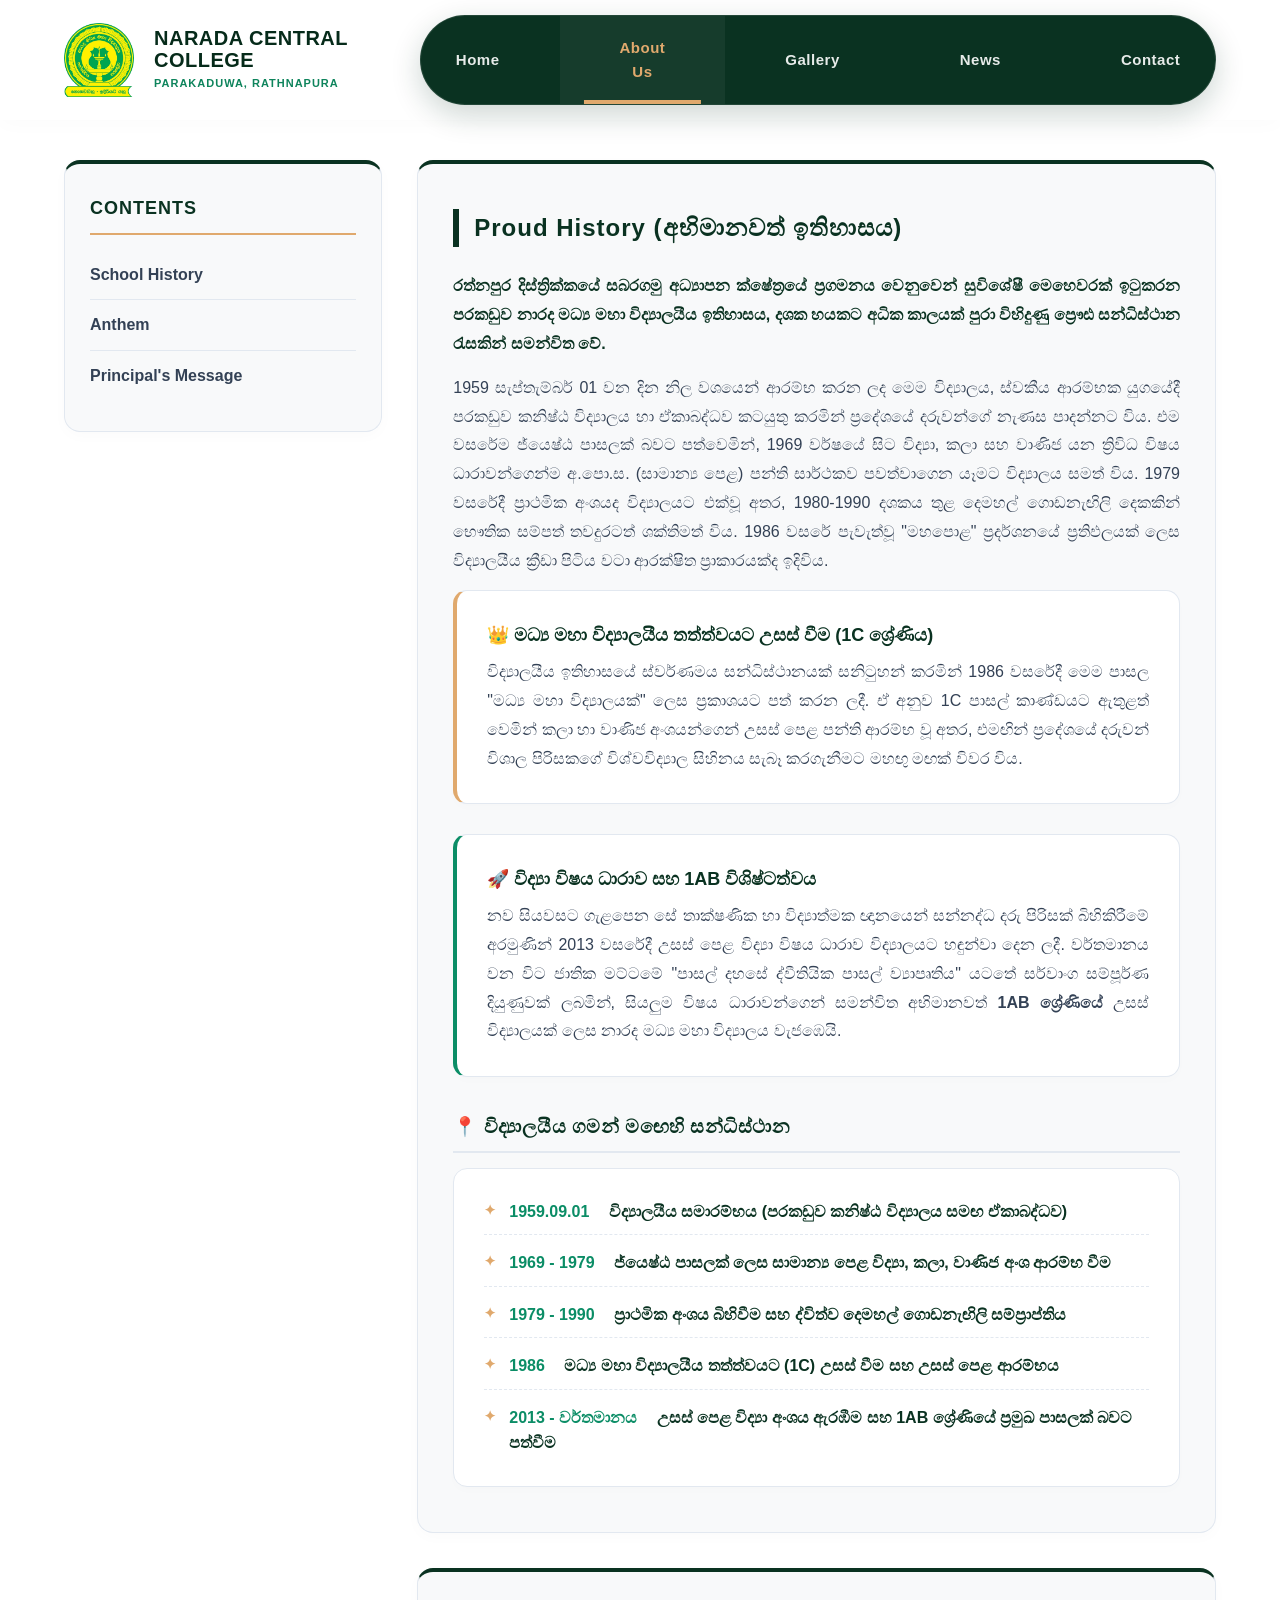
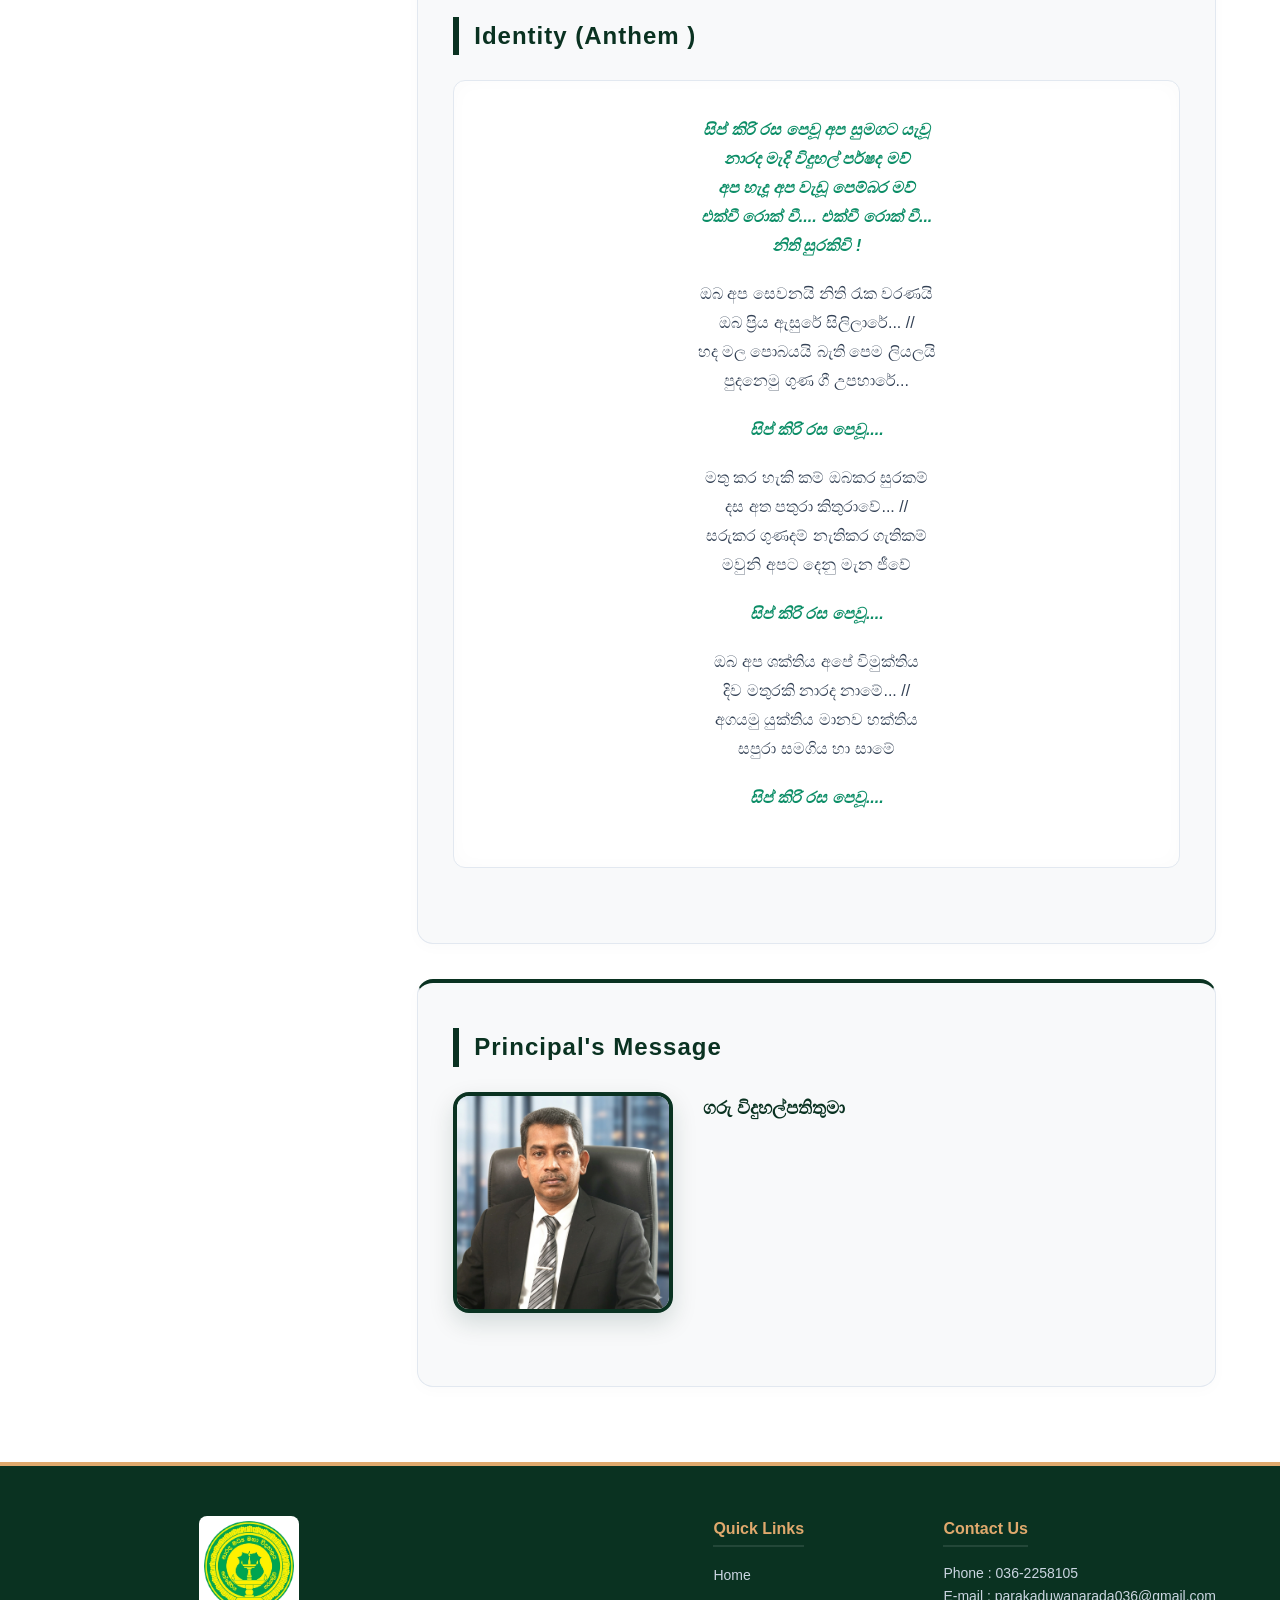
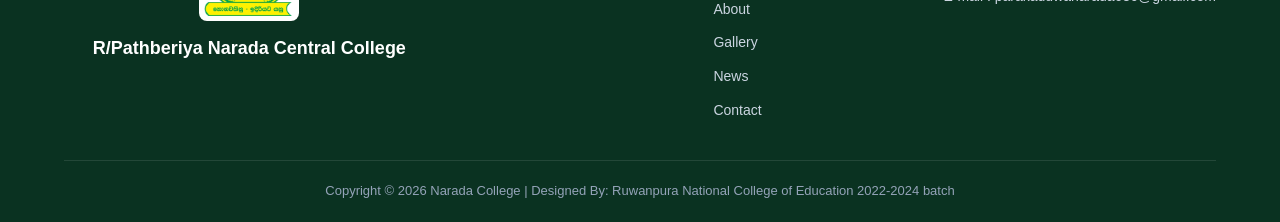
==== Narada Central College/about us.html @ 9df379e1 "Update about us.html" ====
<!DOCTYPE html>
<html lang="en">
<head>
    <meta charset="UTF-8">
    <meta name="viewport" content="width=device-width, initial-scale=1.0">
    <title>About Us - NARADA CENTRAL COLLEGE</title>
    <link rel="stylesheet" type="text/css" href="aboutstyle.css">
</head>
<body>

    <!-- Header Section Configured perfectly to match edited-image.png -->
    <header>
        <div class="brand-container">
            <img src="NCC LOGO/log.png" alt="School Logo" class="logo"> 
            <div class="school-name">
               <h2>NARADA CENTRAL COLLEGE</h2>
               <p>PARAKADUWA, RATHNAPURA</p>
            </div>
        </div>

        <div class="menu-toggle">
            <span></span>
            <span></span>
            <span></span>
        </div>

        <!-- Premium Capsule Navigation Bar (Right Side Aligned) -->
        <nav>
            <a href="index.html">Home</a>
            <a href="about us.html" class="active">About Us</a>
            <a href="gallery.html">Gallery</a>
            <a href="news.html">News</a>
            <a href="contact.html">Contact</a>
        </nav>
    </header>

    <!-- Main Dynamic Layout Wrapper -->
    <div class="content-wrapper">
        
        <!-- Sidebar Quick Links -->
        <aside class="index-sidebar">
            <h3>CONTENTS</h3>
            <ul>
                <li><a href="#history">School History</a></li>
                <li><a href="#identity">Anthem </a></li>
                <li><a href="#principal">Principal's Message</a></li>
               
            </ul>
        </aside>

        <!-- Main Content Core -->
        <div class="details-area">
            
            <!-- 1. School History Section -->
            <section id="history">
                <h2>Proud History (අභිමානවත් ඉතිහාසය)</h2>
                <p style="text-align: justify; font-weight: 600; color: var(--primary);">
                    රත්නපුර දිස්ත්‍රික්කයේ සබරගමු අධ්‍යාපන ක්ෂේත්‍රයේ ප්‍රගමනය වෙනුවෙන් සුවිශේෂී මෙහෙවරක් ඉටුකරන පරකඩුව නාරද මධ්‍ය මහා විද්‍යාලයීය ඉතිහාසය, දශක හයකට අධික කාලයක් පුරා විහිදුණු ප්‍රෞඪ සන්ධිස්ථාන රැසකින් සමන්විත වේ.
                </p>
                <p style="text-align: justify;">
                    1959 සැප්තැම්බර් 01 වන දින නිල වශයෙන් ආරම්භ කරන ලද මෙම විද්‍යාලය, ස්වකීය ආරම්භක යුගයේදී පරකඩුව කනිෂ්ඨ විද්‍යාලය හා ඒකාබද්ධව කටයුතු කරමින් ප්‍රදේශයේ දරුවන්ගේ නැණස පාදන්නට විය. එම වසරේම ජ්‍යෙෂ්ඨ පාසලක් බවට පත්වෙමින්, 1969 වර්ෂයේ සිට විද්‍යා, කලා සහ වාණිජ යන ත්‍රිවිධ විෂය ධාරාවන්ගෙන්ම අ.පො.ස. (සාමාන්‍ය  පෙළ) පන්ති සාර්ථකව පවත්වාගෙන යෑමට විද්‍යාලය සමත් විය. 1979 වසරේදී ප්‍රාථමික අංශයද විද්‍යාලයට එක්වූ අතර, 1980-1990 දශකය තුළ දෙමහල් ගොඩනැඟිලි දෙකකින් භෞතික සම්පත් තවදුරටත් ශක්තිමත් විය. 1986 වසරේ පැවැත්වූ "මහපොළ" ප්‍රදර්ශනයේ ප්‍රතිඵලයක් ලෙස විද්‍යාලයීය ක්‍රීඩා පිටිය වටා ආරක්ෂිත ප්‍රාකාරයක්ද ඉදිවිය.
                </p>
                
                <div class="management-box" style="margin-bottom: 30px; background-color: #ffffff; border-left: 4px solid var(--accent);">
                    <h3 style="color: var(--primary); font-weight: bold; font-size: 18px; margin-bottom: 8px;">👑 මධ්‍ය මහා විද්‍යාලයීය තත්ත්වයට උසස් වීම (1C ශ්‍රේණිය)</h3>
                    <p style="text-align: justify; margin-bottom: 0;">
                        විද්‍යාලයීය ඉතිහාසයේ ස්වර්ණමය සන්ධිස්ථානයක් සනිටුහන් කරමින් 1986 වසරේදී මෙම පාසල "මධ්‍ය මහා විද්‍යාලයක්" ලෙස ප්‍රකාශයට පත් කරන ලදී. ඒ අනුව 1C පාසල් කාණ්ඩයට ඇතුළත් වෙමින් කලා හා වාණිජ අංශයන්ගෙන් උසස් පෙළ පන්ති ආරම්භ වූ අතර, එමඟින් ප්‍රදේශයේ දරුවන් විශාල පිරිසකගේ විශ්වවිද්‍යාල සිහිනය සැබෑ කරගැනීමට මහඟු මඟක් විවර විය.
                    </p>
                </div>

                <div class="management-box" style="background-color: #ffffff; border-left: 4px solid var(--primary-light); margin-bottom: 35px;">
                    <h3 style="color: var(--primary); font-weight: bold; font-size: 18px; margin-bottom: 8px;">🚀 විද්‍යා විෂය ධාරාව සහ 1AB විශිෂ්ටත්වය</h3>
                    <p style="text-align: justify; margin-bottom: 0;">
                        නව සියවසට ගැළපෙන සේ තාක්ෂණික හා විද්‍යාත්මක ඥානයෙන් සන්නද්ධ දරු පිරිසක් බිහිකිරීමේ අරමුණින් 2013 වසරේදී උසස් පෙළ විද්‍යා විෂය ධාරාව විද්‍යාලයට හඳුන්වා දෙන ලදී. වර්තමානය වන විට ජාතික මට්ටමේ "පාසල් දහසේ ද්වීතියික පාසල් ව්‍යාපෘතිය" යටතේ සර්වාංග සම්පූර්ණ දියුණුවක් ලබමින්, සියලුම විෂය ධාරාවන්ගෙන් සමන්විත අභිමානවත් <strong>1AB ශ්‍රේණියේ</strong> උසස් විද්‍යාලයක් ලෙස නාරද මධ්‍ය මහා විද්‍යාලය වැජඹෙයි.
                    </p>
                </div>

                <!-- History Timeline Layout -->
                <h3 style="color: var(--primary); font-size: 19px; margin: 35px 0 15px 0; font-weight: 700; letter-spacing: 0.5px; border-bottom: 2px solid #e2e8f0; padding-bottom: 8px;">📍 විද්‍යාලයීය ගමන් මඟෙහි සන්ධිස්ථාන</h3>
                <div class="management-box">
                    <ul>
                        <li><strong style="color: var(--primary-light); margin-right: 15px;">1959.09.01</strong> විද්‍යාලයීය සමාරම්භය (පරකඩුව කනිෂ්ඨ විද්‍යාලය සමඟ ඒකාබද්ධව)</li>
                        <li><strong style="color: var(--primary-light); margin-right: 15px;">1969 - 1979</strong> ජ්‍යෙෂ්ඨ පාසලක් ලෙස සාමාන්‍ය  පෙළ විද්‍යා, කලා, වාණිජ අංශ ආරම්භ වීම</li>
                        <li><strong style="color: var(--primary-light); margin-right: 15px;">1979 - 1990</strong> ප්‍රාථමික අංශය බිහිවීම සහ ද්විත්ව දෙමහල් ගොඩනැඟිලි සම්ප්‍රාප්තිය</li>
                        <li><strong style="color: var(--primary-light); margin-right: 15px;">1986</strong> මධ්‍ය මහා විද්‍යාලයීය තත්ත්වයට (1C) උසස් වීම සහ උසස් පෙළ ආරම්භය</li>
                        <li><strong style="color: var(--primary-light); margin-right: 15px;">2013 - වර්තමානය</strong> උසස් පෙළ විද්‍යා අංශය ඇරඹීම සහ 1AB ශ්‍රේණියේ ප්‍රමුඛ පාසලක් බවට පත්වීම</li>
                    </ul>
                </div>
            </section>

            <!-- 2. Anthem & Uniform Section -->
            <section id="identity">
                <h2>Identity (Anthem )</h2>
                
                <div class="anthem-container">
                    <div class="anthem-text">
                        <p class="anthem-chorus">සිප් කිරි රස පෙවූ අප සුමගට යැවූ<br>නාරද මැදි විදුහල් පර්ෂද මව්<br>අප හැදූ අප වැඩූ පෙම්බර මව්<br>එක්වී රොක් වී.... එක්වී රොක් වී...<br>නිති සුරකිවි !</p>
                        <p>ඔබ අප සෙවනයි නිති රැක වරණයි<br>ඔබ ප්‍රිය ඇසුරේ සිලිලාරේ... //<br>හද මල පොබයයි බැති පෙම ලියලයි<br>පුදනෙමු ගුණ ගී උපහාරේ...</p>
                        <p class="anthem-chorus">සිප් කිරි රස පෙවූ....</p>
                        <p>මතු කර හැකි කම් ඔබකර සුරකම්<br>දස අත පතුරා කිතුරාවේ... //<br>සරුකර ගුණදම් නැතිකර ගැතිකම්<br>මවුනි අපට දෙනු මැන ජීවේ</p>
                        <p class="anthem-chorus">සිප් කිරි රස පෙවූ....</p>
                        <p>ඔබ අප ශක්තිය අපේ විමුක්තිය<br>දිව මතුරකි නාරද නාමේ... //<br>අගයමු යුක්තිය මානව හක්තිය<br>සපුරා සමගිය හා සාමේ</p>
                        <p class="anthem-chorus">සිප් කිරි රස පෙවූ....</p>
                    </div>
                </div>
                    
            </section>

            <!-- 3. Principal's Message Section -->
            <section id="principal" class="principal-msg">
                <h2>Principal's Message</h2>
                <div class="principal-img-container">
                    <img src="images/principal.png" alt="Principal">
                </div>
                <p><strong>ගරු විදුහල්පතිතුමා</strong></p>
                <p style="text-align: justify;">   </p>
            </section>

            
        </div>
    </div>

       <footer class="footer">
    <div class="footer-container">
        
        <!-- වම් පැත්තේ ලාංඡනය සහ නම -->
        <div class="footer-col brand-col">
            <img src="NCC LOGO/log.png" alt="Narada College Logo" class="footer-logo">
            <div class="brand-text">
                <h2>R/Pathberiya Narada Central College</h2>
            </div>
        </div>

        <!-- දකුණු පැත්තෙන් Quick Links සහ Contact Us -->
        <div class="footer-links-wrapper">
            <!-- Quick Links -->
            <div class="footer-col">
                <h3>Quick Links</h3>
                <ul>
                    <li><a href="index.html">Home</a></li>
                    <li><a href="about us.html">About</a></li>
                     <li><a href="Gallery.html">Gallery</a></li>
                    <li><a href="news.html">News</a></li>
                    <li><a href="contact.html">Contact</a></li>
                </ul>
            </div>

            <!-- Contact Us & Follow Us -->
            <div class="footer-col">
                <h3>Contact Us</h3>
                <p>Phone : 036-2258105 </p>
                <p> E-mail  : parakaduwanarada036@gmail.com </p>
                </div>
            </div>
        </div>

    </div>
    
    <!-- Footer Bottom Bar -->
    <div class="footer-bottom">
        <p>Copyright © 2026 Narada College | Designed By: Ruwanpura National College of Education 2022-2024 batch</p>
    </div>
</footer>

        <script>
            const menuToggle = document.querySelector('.menu-toggle');
            const nav = document.querySelector('header nav');

            menuToggle.addEventListener('click', () => {
                menuToggle.classList.toggle('active');
                nav.classList.toggle('active');
            });
        </script>
</body>
</html>
---- Narada Central College/aboutstyle.css ----
/* Premium Emerald Green & Gold Palette Integrated */
:root {
    --primary: #0a3221;       /* Deep Emerald Green */
    --primary-dark: #051d13;  /* Extra Dark Green for Nav Bag */
    --primary-light: #0b8d66; /* Mid Emerald Green */
    --accent: #e0a96d;        /* Soft Luxury Gold */
    --background: #ffffff;    /* Pure White */
    --card-sub-bg: #f8f9fa;   /* Light Gray for Contrast */
    --text-main: #334155;     /* Slate Dark Text */
    --text-muted: #616e7d;    /* Slate Muted Text */
    --footer-bg: #012412;     /* Extra Dark Green for Footer */
}

* { 
    box-sizing: border-box; 
    margin: 0;
    padding: 0;
    transition: all 0.3s cubic-bezier(0.4, 0, 0.2, 1);
}

html {
    scroll-behavior: smooth;
}

body {
    font-family: 'Segoe UI', Tahoma, Geneva, Verdana, sans-serif;
    background-color: var(--background);
    color: var(--primary);
    overflow-x: hidden;
    line-height: 1.6;
}

/* --- Custom Header --- */
header {
    display: flex;
    align-items: center;
    justify-content: space-between; 
    padding: 15px 5%;
    background-color: #ffffff;
    position: sticky;
    top: 0;
    z-index: 1010;
    box-shadow: 0 4px 20px rgba(0, 0, 0, 0.02);
}

.brand-container {
    display: flex;
    align-items: center;
}

.logo {
    width: 70px;
    height: auto;
    cursor: pointer;
}

.school-name {
    margin-left: 20px;
}

.school-name h2 {
    font-size: 20px; 
    color: #062b1a; 
    font-weight: 800;
    letter-spacing: 0.5px;
    line-height: 1.1;
}

.school-name p {
    font-size: 11px;
    color: #0e845c;
    font-weight: 600;
    letter-spacing: 1px;
    margin-top: 4px;
    text-transform: uppercase;
}

/* Navigation Bar Capsule */
nav {
    background: var(--primary);
    display: flex;
    justify-content: center;
    align-items: center;
    border-radius: 50px; 
    box-shadow: 0 10px 30px rgba(10, 50, 33, 0.2); 
    border: 1px solid rgba(255, 255, 255, 0.1);
    overflow: hidden;
}

nav a {
    color: rgba(255, 255, 255, 0.9);
    text-align: center;
    padding: 20px 60px;
    text-decoration: none;
    font-size: 15px;
    font-weight: 600;
    letter-spacing: 0.5px;
    position: relative;
}

nav a::after {
    content: '';
    position: absolute;
    bottom: 0;
    left: 50%;
    width: 0;
    height: 4px;
    background-color: var(--accent);
    transform: translateX(-50%);
    transition: width 0.3s ease;
}

nav a:hover, nav a.active {
    color: var(--accent);
    background-color: rgba(255, 255, 255, 0.05);
}   

nav a:hover::after, nav a.active::after {
    width: 70%;
}

/* Modern Main Layout Container */
.content-wrapper { 
    max-width: 1300px; 
    margin: 40px auto; 
    display: flex; 
    flex-direction: row; 
    gap: 35px;
    padding: 0 5%; 
}

/* Sidebar Quick Navigation */
.index-sidebar { 
    flex: 1; 
    min-width: 280px; 
    background: var(--card-sub-bg); 
    padding: 30px 25px; 
    border-radius: 16px; 
    border: 1px solid #e2e8f0; 
    border-top: 4px solid var(--primary);
    height: fit-content; 
    position: sticky; 
    top: 140px; 
    box-shadow: 0 4px 15px rgba(0,0,0,0.02);
}

.index-sidebar:hover {
    box-shadow: 0 15px 35px rgba(10, 50, 33, 0.08);
    border-top-color: var(--accent);
}

.index-sidebar h3 { 
    color: var(--primary); 
    font-size: 18px;
    font-weight: 700;
    letter-spacing: 1px;
    border-bottom: 2px solid var(--accent); 
    padding-bottom: 10px; 
    margin-bottom: 15px;
}

.index-sidebar ul { list-style: none; }

.index-sidebar ul li { 
    padding: 12px 0; 
    border-bottom: 1px solid #e2e8f0; 
}

.index-sidebar ul li:last-child { border-bottom: none; }

.index-sidebar ul li a { 
    text-decoration: none; 
    color: var(--text-main); 
    font-weight: 600; 
    display: block; 
}

.index-sidebar ul li a:hover {
    color: var(--primary-light);
    transform: translateX(8px);
}

/* Details Section */
.details-area { flex: 3; }

section { 
    background: var(--card-sub-bg); 
    padding: 45px 35px; 
    margin-bottom: 35px; 
    border-radius: 16px; 
    border: 1px solid #e2e8f0; 
    border-top: 4px solid var(--primary);
    box-shadow: 0 4px 15px rgba(0,0,0,0.02);
}

section:hover {
    transform: translateY(-5px);
    background: #ffffff;
    box-shadow: 0 20px 40px rgba(10, 50, 33, 0.08);
    border-top-color: var(--accent);
}

section h2 { 
    color: var(--primary); 
    font-size: 24px;
    font-weight: 700;
    letter-spacing: 1px;
    border-left: 6px solid var(--primary); 
    padding-left: 15px; 
    margin-bottom: 25px; 
}

section h3 {
    color: var(--primary);
    font-size: 18px;
    font-weight: 600;
    margin-bottom: 15px;
}

section p {
    color: var(--text-main);
    font-size: 16px;
    line-height: 1.8;
    margin-bottom: 15px;
}

/* Anthem Box */
.anthem-container {
    text-align: center;
    margin-bottom: 30px;
    padding: 35px 20px;
    background: #ffffff;
    border-radius: 12px;
    border: 1px solid #e2e8f0;
    box-shadow: inset 0 0 20px rgba(10, 50, 33, 0.02);
}

.anthem-text p {
    margin-bottom: 20px;
    font-size: 16px;
    color: var(--text-main);
    font-weight: 500;
}

.anthem-text p.anthem-chorus {
    font-weight: 700;
    color: var(--primary-light);
    font-style: italic;
}

/* Principal Feature Box Layout */
.principal-msg { overflow: hidden; }

.principal-img-container {
    width: 220px;
    float: left;
    margin: 0 30px 20px 0;
}

.principal-img-container img {
    width: 100%;
    border-radius: 16px;
    border: 4px solid var(--primary);
    box-shadow: 0 10px 25px rgba(10, 50, 33, 0.15);
}

.principal-msg p strong {
    color: var(--primary);
    font-size: 18px;
    display: inline-block;
    margin-bottom: 5px;
}

/* Grid Framework for Cards */
.grid-layout { 
    display: grid; 
    grid-template-columns: repeat(auto-fit, minmax(260px, 1fr)); 
    gap: 25px; 
    margin-top: 25px;
}

.card-box { 
    background: #ffffff; 
    padding: 30px 20px; 
    border-radius: 14px; 
    text-align: center; 
    border: 1px solid #e2e8f0; 
    box-shadow: 0 4px 10px rgba(0,0,0,0.02);
}

.card-box:hover {
    border-color: var(--accent);
    transform: translateY(-3px);
    box-shadow: 0 12px 30px rgba(10, 50, 33, 0.06);
}

.card-box img { 
    width: 100%; 
    height: 190px; 
    object-fit: cover; 
    border-radius: 10px; 
    margin-bottom: 15px; 
    box-shadow: 0 4px 12px rgba(0,0,0,0.05);
    border: 2px solid transparent;
}

.card-box:hover img {
    border-color: var(--accent);
}

.card-box h4 {
    color: var(--primary);
    font-size: 18px;
    margin-bottom: 10px;
    font-weight: 700;
}

/* Circular Vice Principal Box */
.vp-box img { 
    width: 140px; 
    height: 140px; 
    border-radius: 50%; 
    border: 4px solid var(--primary); 
    object-fit: cover;
    margin: 0 auto 15px auto;
}

.vp-box:hover img {
    border-color: var(--accent);
    transform: rotate(3deg);
}

/* Management Layout Box */
.management-box { 
    background: #ffffff; 
    padding: 30px; 
    border-radius: 14px; 
    border: 1px solid #e2e8f0;
    box-shadow: 0 4px 10px rgba(0,0,0,0.01);
}

.management-box ul {
    list-style: none;
}

.management-box ul li { 
    position: relative;
    padding-left: 25px;
    margin-bottom: 15px; 
    font-weight: 600; 
    color: var(--primary); 
    font-size: 16px;
    border-bottom: 1px dashed #e2e8f0;
    padding-bottom: 10px;
}

.management-box ul li::before {
    content: '✦';
    position: absolute;
    left: 0;
    color: var(--accent);
    font-size: 14px;
}

.management-box ul li:last-child {
    border-bottom: none;
    margin-bottom: 0;
    padding-bottom: 0;
}

/* --- Footer Styles --- */
footer {
    background-color: var(--primary); 
    color: #ffffff;
    padding: 50px 5% 20px 5%;
    border-top: 4px solid var(--accent); 
    font-family: 'Segoe UI', Tahoma, Geneva, Verdana, sans-serif;
}

.footer-container {
    display: flex;
    justify-content: space-between;
    align-items: flex-start;
    flex-wrap: wrap;
    max-width: 1200px;
    margin: 0 auto;
    gap: 40px;
    padding-bottom: 30px;
}

/* Brand & Logo Section */
.footer-col.brand-col {
    display: flex;
    flex-direction: column;
    align-items: center;
    gap: 15px;
    flex: 1;
    min-width: 250px;
}

.footer-logo {
    width: 100px !important; 
    height: auto !important;
    max-width: 100px !important;
    background: #ffffff;
    padding: 5px;
    border-radius: 8px;
    object-fit: contain;
}

.brand-text h2 {
    font-size: 18px;
    font-weight: 700;
    color: #ffffff;
    margin: 0;
    line-height: 1.4;
}

.footer-links-wrapper {
    display: flex;
    gap: 50px;
    flex-wrap: wrap;
    flex: 2;
    justify-content: flex-end;
}

.footer-col {
    min-width: 180px;
}

.footer-col h3 {
    font-size: 16px;
    color: var(--accent);
    margin-bottom: 15px;
    font-weight: 600;
    border-bottom: 2px solid rgba(255, 255, 255, 0.1);
    display: inline-block;
    padding-bottom: 4px;
}

.footer-col ul {
    list-style: none;
    padding: 0;
    margin: 0;
}

.footer-col ul li {
    margin-bottom: 8px;
}

.footer-col ul li a, 
.footer-col p {
    color: #cbd5e1;
    text-decoration: none;
    font-size: 14px;
    transition: color 0.3s;
}

.footer-col ul li a:hover {
    color: var(--accent);
    text-decoration: underline;
}

.social-icons {
    display: flex;
    gap: 12px;
    margin-top: 10px;
}

.social-icons a {
    display: flex;
    justify-content: center;
    align-items: center;
    width: 35px;
    height: 35px;
    background: rgba(255, 255, 255, 0.1);
    color: white;
    border-radius: 50%;
    font-size: 16px;
    text-decoration: none;
    transition: background 0.3s, color 0.3s;
}

.social-icons a:hover {
    background: var(--accent);
    color: var(--primary);
}

.footer-bottom {
    text-align: center;
    border-top: 1px solid rgba(255, 255, 255, 0.1);
    padding-top: 20px;
    font-size: 13px;
    color: #94a3b8;
}

/* --- Mobile Responsive Styles --- */
@media screen and (max-width: 768px) {
    header {
        position: relative;
        display: flex;
        justify-content: space-between;
        align-items: center;
        padding: 10px 20px;
    }

    .menu-toggle {
        display: flex;
        flex-direction: column;
        justify-content: space-between;
        width: 30px;
        height: 21px;
        cursor: pointer;
        z-index: 1000;
    }

    .menu-toggle span {
        display: block;
        height: 3px;
        width: 100%;
        background-color: var(--primary, #000);
        border-radius: 3px;
        transition: all 0.3s ease-in-out;
    }

    header nav {
        position: absolute;
        top: 100%;
        left: 0;
        width: 100%;
        background-color: #ffffff;
        display: flex;
        flex-direction: column;
        align-items: center;
        padding: 20px 0;
        box-shadow: 0px 10px 15px rgba(0, 0, 0, 0.1);
        max-height: 0;
        overflow: hidden;
        opacity: 0;
        transition: all 0.4s ease;
    }

    header nav.active {
        max-height: 350px;
        opacity: 1;
    }

    header nav a {
        padding: 12px 0;
        width: 100%;
        text-align: center;
        display: block;
    }

    .menu-toggle.active span:nth-child(1) {
        transform: translateY(9px) rotate(45deg);
    }

    .menu-toggle.active span:nth-child(2) {
        opacity: 0;
    }

    .menu-toggle.active span:nth-child(3) {
        transform: translateY(-9px) rotate(-45deg);
    }

    .footer-container {
        flex-direction: column;
        align-items: center;
        text-align: center;
    }

    .footer-col.brand-col {
        flex-direction: column;
        align-items: center;
    }

    .footer-links-wrapper {
        justify-content: center;
        gap: 30px;
        width: 100%;
    }
}
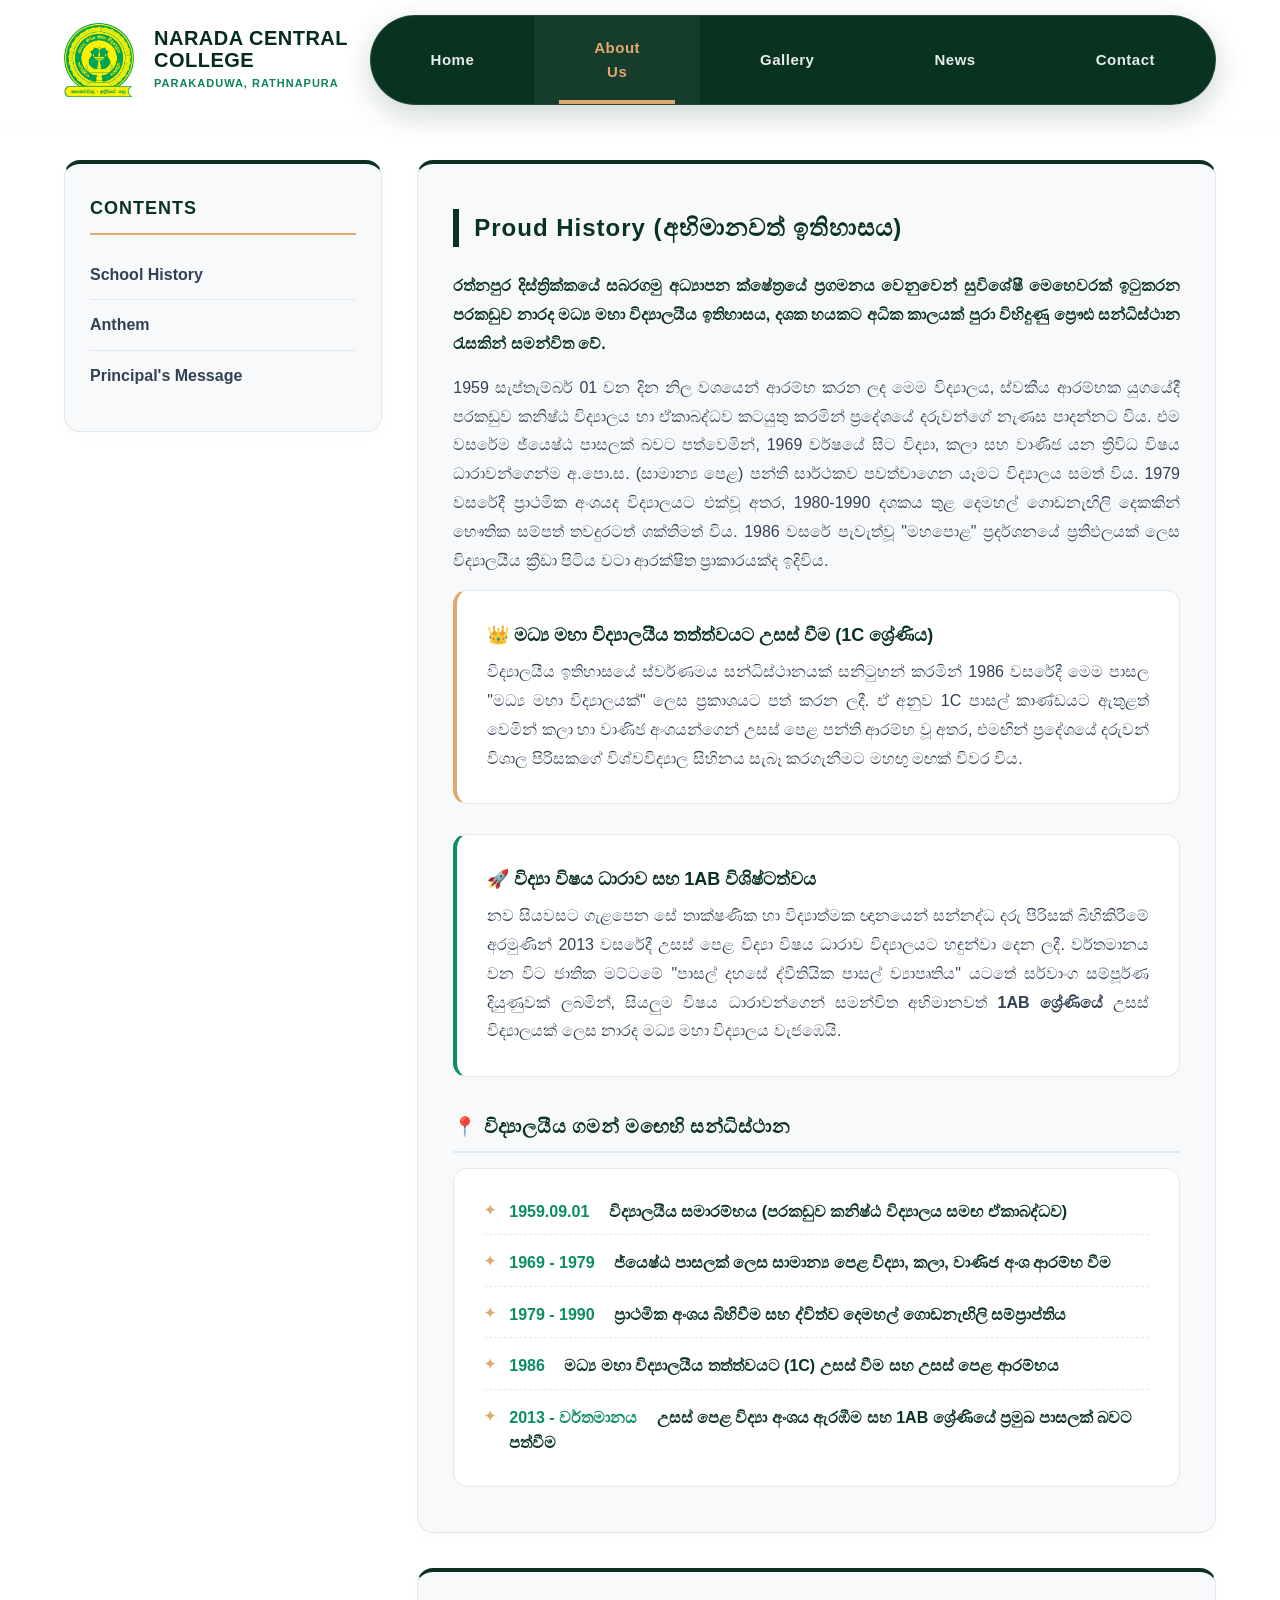
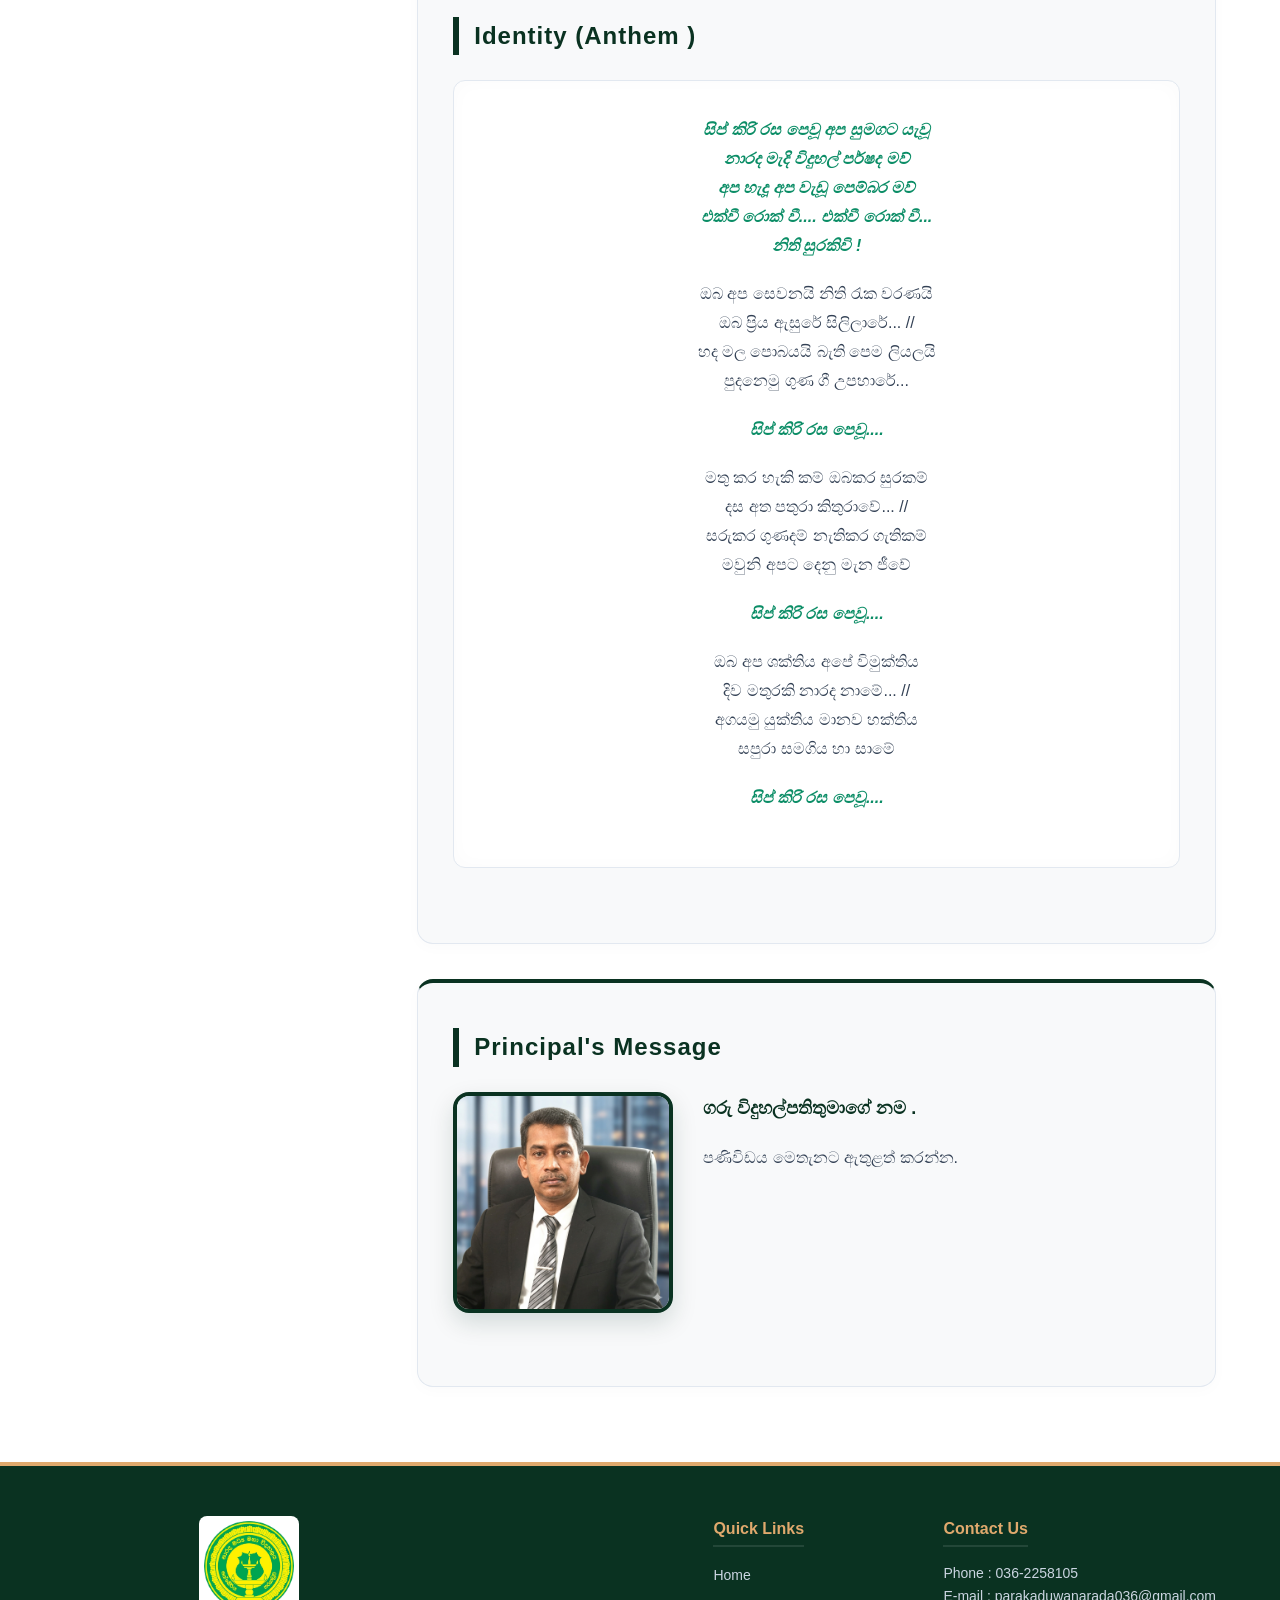
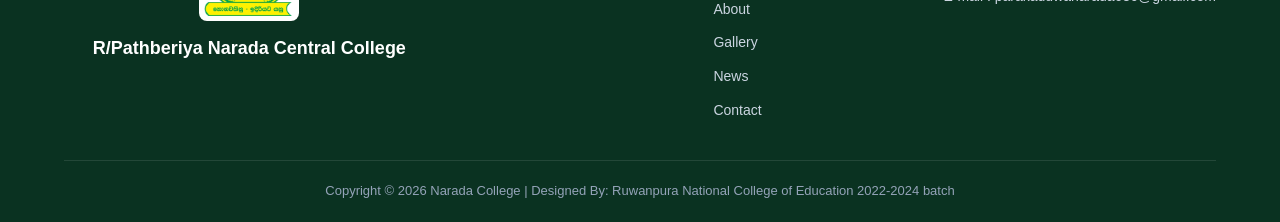
==== commit d1b7783c: "Update print statement from 'Hello' to 'Goodbye'" ====
--- a/Narada Central College/about us.html
+++ b/Narada Central College/about us.html
@@ -1,175 +1,429 @@
 <!DOCTYPE html>
+
 <html lang="en">
+
 <head>
+
     <meta charset="UTF-8">
+
     <meta name="viewport" content="width=device-width, initial-scale=1.0">
+
     <title>About Us - NARADA CENTRAL COLLEGE</title>
+
     <link rel="stylesheet" type="text/css" href="aboutstyle.css">
+
 </head>
+
 <body>
 
+
+
     <!-- Header Section Configured perfectly to match edited-image.png -->
+
     <header>
+
         <div class="brand-container">
+
             <img src="NCC LOGO/log.png" alt="School Logo" class="logo"> 
+
             <div class="school-name">
+
                <h2>NARADA CENTRAL COLLEGE</h2>
+
                <p>PARAKADUWA, RATHNAPURA</p>
+
             </div>
+
         </div>
 
-        <div class="menu-toggle">
-            <span></span>
-            <span></span>
-            <span></span>
+   <button class="menu-toggle"
+
+            type="button"
+
+            aria-label="Open navigation menu"
+
+            aria-controls="mainNav"
+
+            aria-expanded="false">
+
+        <span></span>
+
+        <span></span>
+
+        <span></span>
+
+    </button>
+
+
+
+    <!-- Navigation Bar -->
+
+    <nav id="mainNav">
+
+        <a href="Home.html">Home</a>
+
+        <a href="about us.html" class="active">About Us</a>
+
+        <a href="gallery.html">Gallery</a>
+
+        <a href="news.html">News</a>
+
+        <a href="contact.html">Contact</a>
+
+    </nav>
+
+</header>
+
+
+
+    <!-- Main Dynamic Layout Wrapper -->
+
+    <div class="content-wrapper">
+
+
+
+        <!-- Sidebar Quick Links -->
+
+        <aside class="index-sidebar">
+
+            <h3>CONTENTS</h3>
+
+            <ul>
+
+                <li><a href="#history">School History</a></li>
+
+                <li><a href="#identity">Anthem </a></li>
+
+                <li><a href="#principal">Principal's Message</a></li>
+
+
+
+            </ul>
+
+        </aside>
+
+
+
+        <!-- Main Content Core -->
+
+        <div class="details-area">
+
+
+
+            <!-- 1. School History Section -->
+
+            <section id="history">
+
+                <h2>Proud History (අභිමානවත් ඉතිහාසය)</h2>
+
+                <p style="text-align: justify; font-weight: 600; color: var(--primary);">
+
+                    රත්නපුර දිස්ත්‍රික්කයේ සබරගමු අධ්‍යාපන ක්ෂේත්‍රයේ ප්‍රගමනය වෙනුවෙන් සුවිශේෂී මෙහෙවරක් ඉටුකරන පරකඩුව නාරද මධ්‍ය මහා විද්‍යාලයීය ඉතිහාසය, දශක හයකට අධික කාලයක් පුරා විහිදුණු ප්‍රෞඪ සන්ධිස්ථාන රැසකින් සමන්විත වේ.
+
+                </p>
+
+                <p style="text-align: justify;">
+
+                    1959 සැප්තැම්බර් 01 වන දින නිල වශයෙන් ආරම්භ කරන ලද මෙම විද්‍යාලය, ස්වකීය ආරම්භක යුගයේදී පරකඩුව කනිෂ්ඨ විද්‍යාලය හා ඒකාබද්ධව කටයුතු කරමින් ප්‍රදේශයේ දරුවන්ගේ නැණස පාදන්නට විය. එම වසරේම ජ්‍යෙෂ්ඨ පාසලක් බවට පත්වෙමින්, 1969 වර්ෂයේ සිට විද්‍යා, කලා සහ වාණිජ යන ත්‍රිවිධ විෂය ධාරාවන්ගෙන්ම අ.පො.ස. (සාමාන්‍ය  පෙළ) පන්ති සාර්ථකව පවත්වාගෙන යෑමට විද්‍යාලය සමත් විය. 1979 වසරේදී ප්‍රාථමික අංශයද විද්‍යාලයට එක්වූ අතර, 1980-1990 දශකය තුළ දෙමහල් ගොඩනැඟිලි දෙකකින් භෞතික සම්පත් තවදුරටත් ශක්තිමත් විය. 1986 වසරේ පැවැත්වූ "මහපොළ" ප්‍රදර්ශනයේ ප්‍රතිඵලයක් ලෙස විද්‍යාලයීය ක්‍රීඩා පිටිය වටා ආරක්ෂිත ප්‍රාකාරයක්ද ඉදිවිය.
+
+                </p>
+
+
+
+                <div class="management-box" style="margin-bottom: 30px; background-color: #ffffff; border-left: 4px solid var(--accent);">
+
+                    <h3 style="color: var(--primary); font-weight: bold; font-size: 18px; margin-bottom: 8px;">👑 මධ්‍ය මහා විද්‍යාලයීය තත්ත්වයට උසස් වීම (1C ශ්‍රේණිය)</h3>
+
+                    <p style="text-align: justify; margin-bottom: 0;">
+
+                        විද්‍යාලයීය ඉතිහාසයේ ස්වර්ණමය සන්ධිස්ථානයක් සනිටුහන් කරමින් 1986 වසරේදී මෙම පාසල "මධ්‍ය මහා විද්‍යාලයක්" ලෙස ප්‍රකාශයට පත් කරන ලදී. ඒ අනුව 1C පාසල් කාණ්ඩයට ඇතුළත් වෙමින් කලා හා වාණිජ අංශයන්ගෙන් උසස් පෙළ පන්ති ආරම්භ වූ අතර, එමඟින් ප්‍රදේශයේ දරුවන් විශාල පිරිසකගේ විශ්වවිද්‍යාල සිහිනය සැබෑ කරගැනීමට මහඟු මඟක් විවර විය.
+
+                    </p>
+
+                </div>
+
+
+
+                <div class="management-box" style="background-color: #ffffff; border-left: 4px solid var(--primary-light); margin-bottom: 35px;">
+
+                    <h3 style="color: var(--primary); font-weight: bold; font-size: 18px; margin-bottom: 8px;">🚀 විද්‍යා විෂය ධාරාව සහ 1AB විශිෂ්ටත්වය</h3>
+
+                    <p style="text-align: justify; margin-bottom: 0;">
+
+                        නව සියවසට ගැළපෙන සේ තාක්ෂණික හා විද්‍යාත්මක ඥානයෙන් සන්නද්ධ දරු පිරිසක් බිහිකිරීමේ අරමුණින් 2013 වසරේදී උසස් පෙළ විද්‍යා විෂය ධාරාව විද්‍යාලයට හඳුන්වා දෙන ලදී. වර්තමානය වන විට ජාතික මට්ටමේ "පාසල් දහසේ ද්වීතියික පාසල් ව්‍යාපෘතිය" යටතේ සර්වාංග සම්පූර්ණ දියුණුවක් ලබමින්, සියලුම විෂය ධාරාවන්ගෙන් සමන්විත අභිමානවත් <strong>1AB ශ්‍රේණියේ</strong> උසස් විද්‍යාලයක් ලෙස නාරද මධ්‍ය මහා විද්‍යාලය වැජඹෙයි.
+
+                    </p>
+
+                </div>
+
+
+
+                <!-- History Timeline Layout -->
+
+                <h3 style="color: var(--primary); font-size: 19px; margin: 35px 0 15px 0; font-weight: 700; letter-spacing: 0.5px; border-bottom: 2px solid #e2e8f0; padding-bottom: 8px;">📍 විද්‍යාලයීය ගමන් මඟෙහි සන්ධිස්ථාන</h3>
+
+                <div class="management-box">
+
+                    <ul>
+
+                        <li><strong style="color: var(--primary-light); margin-right: 15px;">1959.09.01</strong> විද්‍යාලයීය සමාරම්භය (පරකඩුව කනිෂ්ඨ විද්‍යාලය සමඟ ඒකාබද්ධව)</li>
+
+                        <li><strong style="color: var(--primary-light); margin-right: 15px;">1969 - 1979</strong> ජ්‍යෙෂ්ඨ පාසලක් ලෙස සාමාන්‍ය  පෙළ විද්‍යා, කලා, වාණිජ අංශ ආරම්භ වීම</li>
+
+                        <li><strong style="color: var(--primary-light); margin-right: 15px;">1979 - 1990</strong> ප්‍රාථමික අංශය බිහිවීම සහ ද්විත්ව දෙමහල් ගොඩනැඟිලි සම්ප්‍රාප්තිය</li>
+
+                        <li><strong style="color: var(--primary-light); margin-right: 15px;">1986</strong> මධ්‍ය මහා විද්‍යාලයීය තත්ත්වයට (1C) උසස් වීම සහ උසස් පෙළ ආරම්භය</li>
+
+                        <li><strong style="color: var(--primary-light); margin-right: 15px;">2013 - වර්තමානය</strong> උසස් පෙළ විද්‍යා අංශය ඇරඹීම සහ 1AB ශ්‍රේණියේ ප්‍රමුඛ පාසලක් බවට පත්වීම</li>
+
+                    </ul>
+
+                </div>
+
+            </section>
+
+
+
+            <!-- 2. Anthem & Uniform Section -->
+
+            <section id="identity">
+
+                <h2>Identity (Anthem )</h2>
+
+
+
+                <div class="anthem-container">
+
+                    <div class="anthem-text">
+
+                        <p class="anthem-chorus">සිප් කිරි රස පෙවූ අප සුමගට යැවූ<br>නාරද මැදි විදුහල් පර්ෂද මව්<br>අප හැදූ අප වැඩූ පෙම්බර මව්<br>එක්වී රොක් වී.... එක්වී රොක් වී...<br>නිති සුරකිවි !</p>
+
+                        <p>ඔබ අප සෙවනයි නිති රැක වරණයි<br>ඔබ ප්‍රිය ඇසුරේ සිලිලාරේ... //<br>හද මල පොබයයි බැති පෙම ලියලයි<br>පුදනෙමු ගුණ ගී උපහාරේ...</p>
+
+                        <p class="anthem-chorus">සිප් කිරි රස පෙවූ....</p>
+
+                        <p>මතු කර හැකි කම් ඔබකර සුරකම්<br>දස අත පතුරා කිතුරාවේ... //<br>සරුකර ගුණදම් නැතිකර ගැතිකම්<br>මවුනි අපට දෙනු මැන ජීවේ</p>
+
+                        <p class="anthem-chorus">සිප් කිරි රස පෙවූ....</p>
+
+                        <p>ඔබ අප ශක්තිය අපේ විමුක්තිය<br>දිව මතුරකි නාරද නාමේ... //<br>අගයමු යුක්තිය මානව හක්තිය<br>සපුරා සමගිය හා සාමේ</p>
+
+                        <p class="anthem-chorus">සිප් කිරි රස පෙවූ....</p>
+
+                    </div>
+
+                </div>
+
+
+
+            </section>
+
+
+
+            <!-- 3. Principal's Message Section -->
+
+            <section id="principal" class="principal-msg">
+
+                <h2>Principal's Message</h2>
+
+                <div class="principal-img-container">
+
+                    <img src="images/principal.png" alt="Principal">
+
+                </div>
+
+                <p><strong>ගරු විදුහල්පතිතුමාගේ නම .</strong></p>
+
+                <p style="text-align: justify;">පණිවිඩය මෙතැනට ඇතුළත් කරන්න.</p>
+
+            </section>
+
+
+
+
+
         </div>
 
-        <!-- Premium Capsule Navigation Bar (Right Side Aligned) -->
-        <nav>
-            <a href="index.html">Home</a>
-            <a href="about us.html" class="active">About Us</a>
-            <a href="gallery.html">Gallery</a>
-            <a href="news.html">News</a>
-            <a href="contact.html">Contact</a>
-        </nav>
-    </header>
-
-    <!-- Main Dynamic Layout Wrapper -->
-    <div class="content-wrapper">
-        
-        <!-- Sidebar Quick Links -->
-        <aside class="index-sidebar">
-            <h3>CONTENTS</h3>
-            <ul>
-                <li><a href="#history">School History</a></li>
-                <li><a href="#identity">Anthem </a></li>
-                <li><a href="#principal">Principal's Message</a></li>
-               
-            </ul>
-        </aside>
-
-        <!-- Main Content Core -->
-        <div class="details-area">
-            
-            <!-- 1. School History Section -->
-            <section id="history">
-                <h2>Proud History (අභිමානවත් ඉතිහාසය)</h2>
-                <p style="text-align: justify; font-weight: 600; color: var(--primary);">
-                    රත්නපුර දිස්ත්‍රික්කයේ සබරගමු අධ්‍යාපන ක්ෂේත්‍රයේ ප්‍රගමනය වෙනුවෙන් සුවිශේෂී මෙහෙවරක් ඉටුකරන පරකඩුව නාරද මධ්‍ය මහා විද්‍යාලයීය ඉතිහාසය, දශක හයකට අධික කාලයක් පුරා විහිදුණු ප්‍රෞඪ සන්ධිස්ථාන රැසකින් සමන්විත වේ.
-                </p>
-                <p style="text-align: justify;">
-                    1959 සැප්තැම්බර් 01 වන දින නිල වශයෙන් ආරම්භ කරන ලද මෙම විද්‍යාලය, ස්වකීය ආරම්භක යුගයේදී පරකඩුව කනිෂ්ඨ විද්‍යාලය හා ඒකාබද්ධව කටයුතු කරමින් ප්‍රදේශයේ දරුවන්ගේ නැණස පාදන්නට විය. එම වසරේම ජ්‍යෙෂ්ඨ පාසලක් බවට පත්වෙමින්, 1969 වර්ෂයේ සිට විද්‍යා, කලා සහ වාණිජ යන ත්‍රිවිධ විෂය ධාරාවන්ගෙන්ම අ.පො.ස. (සාමාන්‍ය  පෙළ) පන්ති සාර්ථකව පවත්වාගෙන යෑමට විද්‍යාලය සමත් විය. 1979 වසරේදී ප්‍රාථමික අංශයද විද්‍යාලයට එක්වූ අතර, 1980-1990 දශකය තුළ දෙමහල් ගොඩනැඟිලි දෙකකින් භෞතික සම්පත් තවදුරටත් ශක්තිමත් විය. 1986 වසරේ පැවැත්වූ "මහපොළ" ප්‍රදර්ශනයේ ප්‍රතිඵලයක් ලෙස විද්‍යාලයීය ක්‍රීඩා පිටිය වටා ආරක්ෂිත ප්‍රාකාරයක්ද ඉදිවිය.
-                </p>
-                
-                <div class="management-box" style="margin-bottom: 30px; background-color: #ffffff; border-left: 4px solid var(--accent);">
-                    <h3 style="color: var(--primary); font-weight: bold; font-size: 18px; margin-bottom: 8px;">👑 මධ්‍ය මහා විද්‍යාලයීය තත්ත්වයට උසස් වීම (1C ශ්‍රේණිය)</h3>
-                    <p style="text-align: justify; margin-bottom: 0;">
-                        විද්‍යාලයීය ඉතිහාසයේ ස්වර්ණමය සන්ධිස්ථානයක් සනිටුහන් කරමින් 1986 වසරේදී මෙම පාසල "මධ්‍ය මහා විද්‍යාලයක්" ලෙස ප්‍රකාශයට පත් කරන ලදී. ඒ අනුව 1C පාසල් කාණ්ඩයට ඇතුළත් වෙමින් කලා හා වාණිජ අංශයන්ගෙන් උසස් පෙළ පන්ති ආරම්භ වූ අතර, එමඟින් ප්‍රදේශයේ දරුවන් විශාල පිරිසකගේ විශ්වවිද්‍යාල සිහිනය සැබෑ කරගැනීමට මහඟු මඟක් විවර විය.
-                    </p>
-                </div>
-
-                <div class="management-box" style="background-color: #ffffff; border-left: 4px solid var(--primary-light); margin-bottom: 35px;">
-                    <h3 style="color: var(--primary); font-weight: bold; font-size: 18px; margin-bottom: 8px;">🚀 විද්‍යා විෂය ධාරාව සහ 1AB විශිෂ්ටත්වය</h3>
-                    <p style="text-align: justify; margin-bottom: 0;">
-                        නව සියවසට ගැළපෙන සේ තාක්ෂණික හා විද්‍යාත්මක ඥානයෙන් සන්නද්ධ දරු පිරිසක් බිහිකිරීමේ අරමුණින් 2013 වසරේදී උසස් පෙළ විද්‍යා විෂය ධාරාව විද්‍යාලයට හඳුන්වා දෙන ලදී. වර්තමානය වන විට ජාතික මට්ටමේ "පාසල් දහසේ ද්වීතියික පාසල් ව්‍යාපෘතිය" යටතේ සර්වාංග සම්පූර්ණ දියුණුවක් ලබමින්, සියලුම විෂය ධාරාවන්ගෙන් සමන්විත අභිමානවත් <strong>1AB ශ්‍රේණියේ</strong> උසස් විද්‍යාලයක් ලෙස නාරද මධ්‍ය මහා විද්‍යාලය වැජඹෙයි.
-                    </p>
-                </div>
-
-                <!-- History Timeline Layout -->
-                <h3 style="color: var(--primary); font-size: 19px; margin: 35px 0 15px 0; font-weight: 700; letter-spacing: 0.5px; border-bottom: 2px solid #e2e8f0; padding-bottom: 8px;">📍 විද්‍යාලයීය ගමන් මඟෙහි සන්ධිස්ථාන</h3>
-                <div class="management-box">
-                    <ul>
-                        <li><strong style="color: var(--primary-light); margin-right: 15px;">1959.09.01</strong> විද්‍යාලයීය සමාරම්භය (පරකඩුව කනිෂ්ඨ විද්‍යාලය සමඟ ඒකාබද්ධව)</li>
-                        <li><strong style="color: var(--primary-light); margin-right: 15px;">1969 - 1979</strong> ජ්‍යෙෂ්ඨ පාසලක් ලෙස සාමාන්‍ය  පෙළ විද්‍යා, කලා, වාණිජ අංශ ආරම්භ වීම</li>
-                        <li><strong style="color: var(--primary-light); margin-right: 15px;">1979 - 1990</strong> ප්‍රාථමික අංශය බිහිවීම සහ ද්විත්ව දෙමහල් ගොඩනැඟිලි සම්ප්‍රාප්තිය</li>
-                        <li><strong style="color: var(--primary-light); margin-right: 15px;">1986</strong> මධ්‍ය මහා විද්‍යාලයීය තත්ත්වයට (1C) උසස් වීම සහ උසස් පෙළ ආරම්භය</li>
-                        <li><strong style="color: var(--primary-light); margin-right: 15px;">2013 - වර්තමානය</strong> උසස් පෙළ විද්‍යා අංශය ඇරඹීම සහ 1AB ශ්‍රේණියේ ප්‍රමුඛ පාසලක් බවට පත්වීම</li>
-                    </ul>
-                </div>
-            </section>
-
-            <!-- 2. Anthem & Uniform Section -->
-            <section id="identity">
-                <h2>Identity (Anthem )</h2>
-                
-                <div class="anthem-container">
-                    <div class="anthem-text">
-                        <p class="anthem-chorus">සිප් කිරි රස පෙවූ අප සුමගට යැවූ<br>නාරද මැදි විදුහල් පර්ෂද මව්<br>අප හැදූ අප වැඩූ පෙම්බර මව්<br>එක්වී රොක් වී.... එක්වී රොක් වී...<br>නිති සුරකිවි !</p>
-                        <p>ඔබ අප සෙවනයි නිති රැක වරණයි<br>ඔබ ප්‍රිය ඇසුරේ සිලිලාරේ... //<br>හද මල පොබයයි බැති පෙම ලියලයි<br>පුදනෙමු ගුණ ගී උපහාරේ...</p>
-                        <p class="anthem-chorus">සිප් කිරි රස පෙවූ....</p>
-                        <p>මතු කර හැකි කම් ඔබකර සුරකම්<br>දස අත පතුරා කිතුරාවේ... //<br>සරුකර ගුණදම් නැතිකර ගැතිකම්<br>මවුනි අපට දෙනු මැන ජීවේ</p>
-                        <p class="anthem-chorus">සිප් කිරි රස පෙවූ....</p>
-                        <p>ඔබ අප ශක්තිය අපේ විමුක්තිය<br>දිව මතුරකි නාරද නාමේ... //<br>අගයමු යුක්තිය මානව හක්තිය<br>සපුරා සමගිය හා සාමේ</p>
-                        <p class="anthem-chorus">සිප් කිරි රස පෙවූ....</p>
-                    </div>
-                </div>
-                    
-            </section>
-
-            <!-- 3. Principal's Message Section -->
-            <section id="principal" class="principal-msg">
-                <h2>Principal's Message</h2>
-                <div class="principal-img-container">
-                    <img src="images/principal.png" alt="Principal">
-                </div>
-                <p><strong>ගරු විදුහල්පතිතුමා</strong></p>
-                <p style="text-align: justify;">   </p>
-            </section>
-
-            
+    </div>
+
+
+
+       <footer class="footer">
+
+    <div class="footer-container">
+
+
+
+        <!-- වම් පැත්තේ ලාංඡනය සහ නම -->
+
+        <div class="footer-col brand-col">
+
+            <img src="NCC LOGO/log.png" alt="Narada College Logo" class="footer-logo">
+
+            <div class="brand-text">
+
+                <h2>R/Pathberiya Narada Central College</h2>
+
+            </div>
+
         </div>
+
+
+
+        <!-- දකුණු පැත්තෙන් Quick Links සහ Contact Us -->
+
+        <div class="footer-links-wrapper">
+
+            <!-- Quick Links -->
+
+            <div class="footer-col">
+
+                <h3>Quick Links</h3>
+
+                <ul>
+
+                    <li><a href="Home.html">Home</a></li>
+
+                    <li><a href="about us.html">About</a></li>
+
+                     <li><a href="Gallery.html">Gallery</a></li>
+
+                    <li><a href="news.html">News</a></li>
+
+                    <li><a href="contact.html">Contact</a></li>
+
+                </ul>
+
+            </div>
+
+
+
+            <!-- Contact Us & Follow Us -->
+
+            <div class="footer-col">
+
+                <h3>Contact Us</h3>
+
+                <p>Phone : 036-2258105 </p>
+
+                <p> E-mail  : parakaduwanarada036@gmail.com </p>
+
+                </div>
+
+            </div>
+
+        </div>
+
+
+
     </div>
 
-       <footer class="footer">
-    <div class="footer-container">
-        
-        <!-- වම් පැත්තේ ලාංඡනය සහ නම -->
-        <div class="footer-col brand-col">
-            <img src="NCC LOGO/log.png" alt="Narada College Logo" class="footer-logo">
-            <div class="brand-text">
-                <h2>R/Pathberiya Narada Central College</h2>
-            </div>
-        </div>
-
-        <!-- දකුණු පැත්තෙන් Quick Links සහ Contact Us -->
-        <div class="footer-links-wrapper">
-            <!-- Quick Links -->
-            <div class="footer-col">
-                <h3>Quick Links</h3>
-                <ul>
-                    <li><a href="index.html">Home</a></li>
-                    <li><a href="about us.html">About</a></li>
-                     <li><a href="Gallery.html">Gallery</a></li>
-                    <li><a href="news.html">News</a></li>
-                    <li><a href="contact.html">Contact</a></li>
-                </ul>
-            </div>
-
-            <!-- Contact Us & Follow Us -->
-            <div class="footer-col">
-                <h3>Contact Us</h3>
-                <p>Phone : 036-2258105 </p>
-                <p> E-mail  : parakaduwanarada036@gmail.com </p>
-                </div>
-            </div>
-        </div>
+
+
+    <!-- Footer Bottom Bar -->
+
+    <div class="footer-bottom">
+
+        <p>Copyright © 2026 Narada College | Designed By: Ruwanpura National College of Education 2022-2024 batch</p>
 
     </div>
-    
-    <!-- Footer Bottom Bar -->
-    <div class="footer-bottom">
-        <p>Copyright © 2026 Narada College | Designed By: Ruwanpura National College of Education 2022-2024 batch</p>
-    </div>
+
 </footer>
 
-        <script>
-            const menuToggle = document.querySelector('.menu-toggle');
-            const nav = document.querySelector('header nav');
-
-            menuToggle.addEventListener('click', () => {
-                menuToggle.classList.toggle('active');
-                nav.classList.toggle('active');
-            });
-        </script>
+
+
+
+
+<script>
+
+document.addEventListener("DOMContentLoaded", function () {
+
+    const menuButton = document.querySelector(".menu-toggle");
+
+    const mainNav = document.getElementById("mainNav");
+
+
+
+    if (!menuButton || !mainNav) return;
+
+
+
+    function closeMenu() {
+
+        menuButton.classList.remove("active");
+
+        mainNav.classList.remove("active");
+
+        menuButton.setAttribute("aria-expanded", "false");
+
+        menuButton.setAttribute("aria-label", "Open navigation menu");
+
+    }
+
+
+
+    menuButton.addEventListener("click", function () {
+
+        const isOpen = mainNav.classList.toggle("active");
+
+
+
+        menuButton.classList.toggle("active", isOpen);
+
+        menuButton.setAttribute("aria-expanded", String(isOpen));
+
+        menuButton.setAttribute(
+
+            "aria-label",
+
+            isOpen ? "Close navigation menu" : "Open navigation menu"
+
+        );
+
+    });
+
+
+
+    mainNav.querySelectorAll("a").forEach(function (link) {
+
+        link.addEventListener("click", closeMenu);
+
+    });
+
+
+
+    document.addEventListener("click", function (event) {
+
+        if (
+
+            !menuButton.contains(event.target) &&
+
+            !mainNav.contains(event.target)
+
+        ) {
+
+            closeMenu();
+
+        }
+
+    });
+
+
+
+    window.addEventListener("resize", function () {
+
+        if (window.innerWidth > 768) {
+
+            closeMenu();
+
+        }
+
+    });
+
+});
+
+</script>
+
 </body>
+
 </html>
--- a/Narada Central College/aboutstyle.css
+++ b/Narada Central College/aboutstyle.css
@@ -494,90 +494,870 @@
     color: #94a3b8;
 }
 
-/* --- Mobile Responsive Styles --- */
+
+/* =========================================================
+   MOBILE VIEW ONLY
+   Existing desktop CSS above is NOT changed.
+   ========================================================= */
+
+.menu-toggle {
+    display: none;
+}
+
+
 @media screen and (max-width: 768px) {
+
+    /* ---------- HEADER ---------- */
+
     header {
         position: relative;
         display: flex;
         justify-content: space-between;
         align-items: center;
         padding: 10px 20px;
-    }
-
-    .menu-toggle {
+        z-index: 1010;
+    }
+
+    .brand-container {
         display: flex;
-        flex-direction: column;
-        justify-content: space-between;
-        width: 30px;
-        height: 21px;
-        cursor: pointer;
-        z-index: 1000;
-    }
-
-    .menu-toggle span {
-        display: block;
-        height: 3px;
-        width: 100%;
-        background-color: var(--primary, #000);
-        border-radius: 3px;
-        transition: all 0.3s ease-in-out;
-    }
+        align-items: center;
+        min-width: 0;
+    }
+
+    .logo {
+        width: 55px;
+        height: auto;
+        flex-shrink: 0;
+    }
+
+    .school-name {
+        margin-left: 12px;
+        min-width: 0;
+    }
+
+    .school-name h2 {
+        font-size: 15px;
+        line-height: 1.2;
+        white-space: normal;
+    }
+
+    .school-name p {
+        font-size: 9px;
+        letter-spacing: 0.7px;
+        margin-top: 3px;
+    }
+
+
+   /* ========================================================= FIXED MOBILE HAMBURGER MENU ========================================================= */
+
+/* Desktop - Keep hamburger hidden */ .menu-toggle { display: none; }
+
+/* Mobile hamburger and navigation */ @media screen and (max-width: 768px) {
+
+/* Keep existing header layout */ header { position: relative !important; display: flex !important; flex-direction: row !important; justify-content: space-between !important; align-items: center !important; width: 100%; padding: 15px 20px !important; text-align: left !important; }
+
+.brand-container { display: flex !important; flex-direction: row !important; align-items: center !important; gap: 10px !important; flex: 1; min-width: 0; }
+
+.logo { width: 55px !important; height: auto !important; margin: 0 !important; flex-shrink: 0; }
+
+.school-name { margin: 0 !important; min-width: 0; }
+
+.school-name h2 { font-size: 16px !important; line-height: 1.1; white-space: nowrap; overflow: hidden; text-overflow: ellipsis; }
+
+.school-name p { font-size: 9px !important; white-space: nowrap; }
+
+/* Hamburger button */ .menu-toggle { display: flex !important; position: relative; width: 45px !important; height: 45px !important; min-width: 45px; padding: 8px !important; margin: 0 0 0 10px !important; background: var(--primary) !important; border: 2px solid var(--accent) !important; border-radius: 10px !important; align-items: center !important; justify-content: center !important; flex-direction: column !important; gap: 5px !important; cursor: pointer; z-index: 9999 !important; opacity: 1 !important; visibility: visible !important; }
+
+/* Three visible gold lines */ .menu-toggle span { display: block !important; width: 24px !important; height: 3px !important; min-height: 3px; flex-shrink: 0; background: var(--accent) !important; border-radius: 3px !important; opacity: 1; visibility: visible; transform: none; transition: all 0.3s ease; }
+
+/* Mobile navigation closed */ header nav#mainNav { position: absolute !important; top: calc(100% + 8px) !important; left: 15px !important; right: 15px !important; width: auto !important; margin: 0 !important; padding: 8px !important; display: flex !important; flex-direction: column !important; align-items: stretch !important; justify-content: flex-start !important; gap: 2px; background: var(--primary) !important; border-radius: 15px !important; box-shadow: 0 10px 30px rgba(10, 50, 33, 0.30) !important; opacity: 0 !important; visibility: hidden !important; pointer-events: none !important; transform: translateY(-10px) !important; transition: opacity 0.25s ease, transform 0.25s ease, visibility 0.25s ease !important; z-index: 9998 !important; }
+
+/* Navigation open */ header nav#mainNav.active { opacity: 1 !important; visibility: visible !important; pointer-events: auto !important; transform: translateY(0) !important; }
+
+/* Navigation links */ header nav#mainNav a { display: block !important; width: 100% !important; flex: none !important; padding: 14px 18px !important; margin: 0 !important; color: rgba(255, 255, 255, 0.95) !important; text-align: center !important; font-size: 14px !important; border-radius: 10px !important; }
+
+header nav#mainNav a:hover, header nav#mainNav a.active { color: var(--accent) !important; background-color: rgba(255, 255, 255, 0.08) !important; }
+
+header nav#mainNav a::after { bottom: 4px !important; height: 3px !important; }
+
+/* Hamburger transforms to X when active */ .menu-toggle.active span:nth-child(1) { transform: translateY(8px) rotate(45deg) !important; }
+
+.menu-toggle.active span:nth-child(2) { opacity: 0 !important; }
+
+.menu-toggle.active span:nth-child(3) { transform: translateY(-8px) rotate(-45deg) !important; } }
+
+/* Extra small phones */ @media screen and (max-width: 380px) {
+
+header { padding: 12px 15px !important; }
+
+.logo { width: 50px !important; }
+
+.school-name h2 { font-size: 14px !important; }
+
+.school-name p { font-size: 8px !important; }
+
+.menu-toggle { width: 42px !important; height: 42px !important; min-width: 42px !important; }
+
+.menu-toggle span { width: 22px !important; } }
+    
+    
+
+
+    /* ---------- MOBILE NAVIGATION ---------- */
 
     header nav {
         position: absolute;
         top: 100%;
         left: 0;
         width: 100%;
-        background-color: #ffffff;
+
+        background-color: var(--primary);
+
         display: flex;
         flex-direction: column;
         align-items: center;
-        padding: 20px 0;
-        box-shadow: 0px 10px 15px rgba(0, 0, 0, 0.1);
+
+        border-radius: 0;
+        border: none;
+
+        box-shadow: 0 10px 25px rgba(10, 50, 33, 0.25);
+
         max-height: 0;
         overflow: hidden;
         opacity: 0;
-        transition: all 0.4s ease;
+
+        padding: 0;
+
+        transition:
+            max-height 0.4s ease,
+            opacity 0.3s ease;
     }
 
     header nav.active {
-        max-height: 350px;
+        max-height: 400px;
         opacity: 1;
+        padding: 10px 0;
     }
 
     header nav a {
-        padding: 12px 0;
         width: 100%;
+        padding: 15px 20px;
+
+        color: rgba(255, 255, 255, 0.95);
+
         text-align: center;
-        display: block;
-    }
-
-    .menu-toggle.active span:nth-child(1) {
-        transform: translateY(9px) rotate(45deg);
-    }
-
-    .menu-toggle.active span:nth-child(2) {
-        opacity: 0;
-    }
-
-    .menu-toggle.active span:nth-child(3) {
-        transform: translateY(-9px) rotate(-45deg);
+        font-size: 15px;
+        font-weight: 600;
+
+        background: transparent;
+    }
+
+    header nav a:hover,
+    header nav a.active {
+        color: var(--accent);
+        background-color: rgba(255, 255, 255, 0.05);
+    }
+
+    header nav a::after {
+        display: none;
+    }
+
+
+    /* ---------- MAIN CONTENT ---------- */
+
+    .content-wrapper {
+        width: 100%;
+        max-width: 100%;
+        margin: 25px auto;
+        padding: 0 15px;
+
+        display: flex;
+        flex-direction: column;
+        gap: 20px;
+    }
+
+
+    /* ---------- SIDEBAR ---------- */
+
+    .index-sidebar {
+        width: 100%;
+        min-width: 0;
+
+        position: static;
+
+        padding: 22px 18px;
+        border-radius: 14px;
+    }
+
+    .index-sidebar h3 {
+        font-size: 17px;
+    }
+
+    .index-sidebar ul li {
+        padding: 11px 0;
+    }
+
+    .index-sidebar ul li a {
+        font-size: 15px;
+    }
+
+
+    /* ---------- DETAILS AREA ---------- */
+
+    .details-area {
+        width: 100%;
+        min-width: 0;
+    }
+
+
+    /* ---------- SECTIONS ---------- */
+
+    section {
+        width: 100%;
+        padding: 28px 18px;
+        margin-bottom: 22px;
+        border-radius: 14px;
+    }
+
+    section h2 {
+        font-size: 21px;
+        padding-left: 11px;
+        border-left-width: 5px;
+        margin-bottom: 20px;
+    }
+
+    section h3 {
+        font-size: 17px;
+    }
+
+    section p {
+        font-size: 15px;
+        line-height: 1.75;
+    }
+
+
+    /* ---------- ANTHEM ---------- */
+
+    .anthem-container {
+        padding: 25px 15px;
+        margin-bottom: 20px;
+    }
+
+    .anthem-text p {
+        font-size: 15px;
+        line-height: 1.8;
+    }
+
+
+    /* ---------- PRINCIPAL MESSAGE ---------- */
+
+    .principal-img-container {
+        width: 100%;
+        max-width: 220px;
+
+        float: none;
+
+        margin: 0 auto 20px auto;
+    }
+
+    .principal-img-container img {
+        width: 100%;
+        height: auto;
+    }
+
+    .principal-msg p strong {
+        font-size: 17px;
+    }
+
+
+    /* ---------- CARD GRID ---------- */
+
+    .grid-layout {
+        grid-template-columns: 1fr;
+        gap: 18px;
+        margin-top: 20px;
+    }
+
+    .card-box {
+        width: 100%;
+        padding: 22px 16px;
+    }
+
+    .card-box img {
+        width: 100%;
+        height: auto;
+        max-height: 250px;
+        object-fit: cover;
+    }
+
+    .card-box h4 {
+        font-size: 17px;
+    }
+
+
+    /* ---------- VICE PRINCIPAL ---------- */
+
+    .vp-box img {
+        width: 120px;
+        height: 120px;
+    }
+
+
+    /* ---------- MANAGEMENT ---------- */
+
+    .management-box {
+        padding: 22px 17px;
+    }
+
+    .management-box ul li {
+        font-size: 15px;
+        line-height: 1.6;
+        padding-left: 23px;
+    }
+
+
+    /* ---------- FOOTER ---------- */
+
+    footer {
+        padding: 40px 20px 18px 20px;
     }
 
     .footer-container {
         flex-direction: column;
         align-items: center;
         text-align: center;
+        gap: 30px;
     }
 
     .footer-col.brand-col {
+        width: 100%;
+        min-width: 0;
         flex-direction: column;
         align-items: center;
     }
 
+    .footer-logo {
+        width: 90px !important;
+        max-width: 90px !important;
+        height: auto !important;
+    }
+
+    .brand-text h2 {
+        font-size: 16px;
+        line-height: 1.4;
+    }
+
     .footer-links-wrapper {
+        width: 100%;
+        flex-direction: column;
+        align-items: center;
         justify-content: center;
-        gap: 30px;
+        gap: 25px;
+    }
+
+    .footer-col {
         width: 100%;
-    }
-}+        min-width: 0;
+    }
+
+    .footer-col h3 {
+        font-size: 16px;
+    }
+
+    .footer-col p,
+    .footer-col ul li a {
+        font-size: 14px;
+    }
+
+    .footer-bottom {
+        padding-top: 18px;
+        font-size: 11px;
+        line-height: 1.6;
+    }
+}
+
+
+/* =========================================================
+   SMALL MOBILE SCREENS
+   ========================================================= */
+
+@media screen and (max-width: 480px) {
+
+    header {
+        padding: 9px 15px;
+    }
+
+    .logo {
+        width: 48px;
+    }
+
+    .school-name {
+        margin-left: 9px;
+    }
+
+    .school-name h2 {
+        font-size: 13px;
+    }
+
+    .school-name p {
+        font-size: 8px;
+    }
+
+    .menu-toggle {
+        width: 28px;
+        height: 20px;
+    }
+
+    .content-wrapper {
+        padding: 0 12px;
+        margin-top: 20px;
+    }
+
+    section {
+        padding: 24px 15px;
+    }
+
+    section h2 {
+        font-size: 19px;
+    }
+
+    section p {
+        font-size: 14px;
+    }
+
+    .card-box img {
+        max-height: 220px;
+    }
+
+    .footer-bottom {
+        font-size: 10px;
+    }
+}
+
+
+
+/* =========================================================
+   FINAL HAMBURGER MENU FIX
+   Works with <nav id="mainNav"> or <nav id="navbar">
+   Existing page styling above is preserved.
+   ========================================================= */
+
+/* Desktop navigation */
+@media screen and (min-width: 769px) {
+    header .menu-toggle {
+        display: none !important;
+    }
+
+    header nav {
+        position: static !important;
+        display: flex !important;
+        flex-direction: row !important;
+        align-items: center !important;
+        justify-content: center !important;
+        width: auto !important;
+        max-height: none !important;
+        height: auto !important;
+        margin: 0 !important;
+        padding: 0 !important;
+        overflow: visible !important;
+        opacity: 1 !important;
+        visibility: visible !important;
+        pointer-events: auto !important;
+        transform: none !important;
+    }
+
+    header nav a {
+        width: auto !important;
+        flex: initial !important;
+    }
+}
+
+/* Mobile hamburger menu */
+@media screen and (max-width: 768px) {
+    header {
+        position: relative !important;
+        display: flex !important;
+        flex-direction: row !important;
+        justify-content: space-between !important;
+        align-items: center !important;
+    }
+
+    header .brand-container {
+        display: flex !important;
+        flex-direction: row !important;
+        align-items: center !important;
+        flex: 1 1 auto;
+        min-width: 0;
+    }
+
+    header .menu-toggle {
+        display: flex !important;
+        position: relative !important;
+        flex: 0 0 45px;
+        width: 45px !important;
+        min-width: 45px !important;
+        height: 45px !important;
+        min-height: 45px !important;
+        margin: 0 0 0 10px !important;
+        padding: 8px !important;
+        flex-direction: column !important;
+        align-items: center !important;
+        justify-content: center !important;
+        gap: 5px !important;
+        background: var(--primary) !important;
+        border: 2px solid var(--accent) !important;
+        border-radius: 10px !important;
+        cursor: pointer !important;
+        z-index: 1020 !important;
+        opacity: 1 !important;
+        visibility: visible !important;
+    }
+
+    header .menu-toggle span {
+        display: block !important;
+        width: 24px !important;
+        height: 3px !important;
+        min-height: 3px !important;
+        flex: 0 0 3px !important;
+        margin: 0 !important;
+        padding: 0 !important;
+        background: var(--accent) !important;
+        border: 0 !important;
+        border-radius: 3px !important;
+        opacity: 1 !important;
+        visibility: visible !important;
+        transform: none;
+        transition: transform 0.3s ease, opacity 0.3s ease !important;
+    }
+
+    /* Closed navigation menu */
+    header nav {
+        position: absolute !important;
+        top: calc(100% + 8px) !important;
+        left: 15px !important;
+        right: 15px !important;
+        width: auto !important;
+        max-width: none !important;
+        max-height: calc(100vh - 100px) !important;
+        height: auto !important;
+        margin: 0 !important;
+        padding: 8px !important;
+        display: flex !important;
+        flex-direction: column !important;
+        align-items: stretch !important;
+        justify-content: flex-start !important;
+        gap: 2px !important;
+        overflow-x: hidden !important;
+        overflow-y: auto !important;
+        background: var(--primary) !important;
+        border: 1px solid rgba(255, 255, 255, 0.12) !important;
+        border-radius: 15px !important;
+        box-shadow: 0 10px 30px rgba(10, 50, 33, 0.30) !important;
+        opacity: 0 !important;
+        visibility: hidden !important;
+        pointer-events: none !important;
+        transform: translateY(-10px) !important;
+        transition: opacity 0.25s ease, transform 0.25s ease,
+                    visibility 0.25s ease !important;
+        z-index: 1019 !important;
+    }
+
+    /* Open navigation menu */
+    header nav.active {
+        max-height: calc(100vh - 100px) !important;
+        padding: 8px !important;
+        opacity: 1 !important;
+        visibility: visible !important;
+        pointer-events: auto !important;
+        transform: translateY(0) !important;
+    }
+
+    header nav a {
+        display: block !important;
+        width: 100% !important;
+        flex: 0 0 auto !important;
+        margin: 0 !important;
+        padding: 14px 18px !important;
+        color: rgba(255, 255, 255, 0.95) !important;
+        text-align: center !important;
+        font-size: 14px !important;
+        border-radius: 10px !important;
+        background: transparent !important;
+    }
+
+    header nav a:hover,
+    header nav a.active {
+        color: var(--accent) !important;
+        background-color: rgba(255, 255, 255, 0.08) !important;
+    }
+
+    header nav a::after {
+        display: none !important;
+    }
+
+    /* Hamburger transforms into X when menu is open */
+    header .menu-toggle.active span:nth-child(1) {
+        transform: translateY(8px) rotate(45deg) !important;
+    }
+
+    header .menu-toggle.active span:nth-child(2) {
+        opacity: 0 !important;
+    }
+
+    header .menu-toggle.active span:nth-child(3) {
+        transform: translateY(-8px) rotate(-45deg) !important;
+    }
+}
+
+/* Small phones */
+@media screen and (max-width: 380px) {
+    header .menu-toggle {
+        flex-basis: 42px;
+        width: 42px !important;
+        min-width: 42px !important;
+        height: 42px !important;
+        min-height: 42px !important;
+    }
+
+    header .menu-toggle span {
+        width: 22px !important;
+    }
+    
+/* =====================================================
+   FINAL HAMBURGER MENU FIX
+   Only affects the header navigation menu
+   ===================================================== */
+
+/* Desktop view */
+@media screen and (min-width: 769px) {
+    header .menu-toggle {
+        display: none !important;
+    }
+
+    header nav#mainNav {
+        position: static !important;
+        display: flex !important;
+        flex-direction: row !important;
+        align-items: center !important;
+        justify-content: center !important;
+        width: auto !important;
+        max-height: none !important;
+        height: auto !important;
+        margin: 0 !important;
+        padding: 0 !important;
+        overflow: visible !important;
+        opacity: 1 !important;
+        visibility: visible !important;
+        pointer-events: auto !important;
+        transform: none !important;
+    }
+
+    header nav#mainNav a {
+        width: auto !important;
+        flex: initial !important;
+    }
+}
+
+/* Mobile view */
+@media screen and (max-width: 768px) {
+
+    header {
+        position: relative !important;
+        display: flex !important;
+        flex-direction: row !important;
+        justify-content: space-between !important;
+        align-items: center !important;
+    }
+
+    header .brand-container {
+        flex: 1 1 auto !important;
+        min-width: 0 !important;
+    }
+
+    header .school-name {
+        min-width: 0 !important;
+    }
+
+    header .school-name h2 {
+        white-space: nowrap;
+        overflow: hidden;
+        text-overflow: ellipsis;
+    }
+
+    /* Hamburger button */
+    header .menu-toggle {
+        display: flex !important;
+        flex: 0 0 45px !important;
+        width: 45px !important;
+        min-width: 45px !important;
+        height: 45px !important;
+        min-height: 45px !important;
+        margin: 0 0 0 10px !important;
+        padding: 8px !important;
+
+        flex-direction: column !important;
+        align-items: center !important;
+        justify-content: center !important;
+        gap: 5px !important;
+
+        background: var(--primary) !important;
+        border: 2px solid var(--accent) !important;
+        border-radius: 10px !important;
+
+        cursor: pointer !important;
+        position: relative !important;
+        z-index: 1020 !important;
+    }
+
+    header .menu-toggle span {
+        display: block !important;
+        width: 24px !important;
+        height: 3px !important;
+        min-height: 3px !important;
+        flex: 0 0 3px !important;
+        margin: 0 !important;
+        padding: 0 !important;
+
+        background: var(--accent) !important;
+        border: none !important;
+        border-radius: 3px !important;
+        opacity: 1 !important;
+
+        transform: none;
+        transition: transform 0.3s ease, opacity 0.3s ease !important;
+    }
+
+    /* Navigation closed */
+    header nav#mainNav {
+        position: absolute !important;
+        top: calc(100% + 8px) !important;
+        left: 15px !important;
+        right: 15px !important;
+        width: auto !important;
+        max-width: none !important;
+        max-height: calc(100vh - 100px) !important;
+
+        display: flex !important;
+        flex-direction: column !important;
+        align-items: stretch !important;
+        justify-content: flex-start !important;
+        gap: 2px !important;
+
+        margin: 0 !important;
+        padding: 8px !important;
+        overflow-x: hidden !important;
+        overflow-y: auto !important;
+
+        background: var(--primary) !important;
+        border: 1px solid rgba(255, 255, 255, 0.12) !important;
+        border-radius: 15px !important;
+        box-shadow: 0 10px 30px rgba(10, 50, 33, 0.30) !important;
+
+        opacity: 0 !important;
+        visibility: hidden !important;
+        pointer-events: none !important;
+        transform: translateY(-10px) !important;
+
+        transition: opacity 0.25s ease,
+                    transform 0.25s ease,
+                    visibility 0.25s ease !important;
+
+        z-index: 1019 !important;
+    }
+
+    /* Navigation open */
+    header nav#mainNav.active {
+        opacity: 1 !important;
+        visibility: visible !important;
+        pointer-events: auto !important;
+        transform: translateY(0) !important;
+    }
+
+    /* Navigation links */
+    header nav#mainNav a {
+        display: block !important;
+        width: 100% !important;
+        flex: 0 0 auto !important;
+
+        margin: 0 !important;
+        padding: 14px 18px !important;
+
+        color: rgba(255, 255, 255, 0.95) !important;
+        text-align: center !important;
+        font-size: 14px !important;
+
+        border-radius: 10px !important;
+        background: transparent !important;
+    }
+
+    header nav#mainNav a:hover,
+    header nav#mainNav a.active {
+        color: var(--accent) !important;
+        background-color: rgba(255, 255, 255, 0.08) !important;
+    }
+
+    header nav#mainNav a::after {
+        display: none !important;
+    }
+
+    /* Hamburger changes to X */
+    header .menu-toggle.active span:nth-child(1) {
+        transform: translateY(8px) rotate(45deg) !important;
+    }
+
+    header .menu-toggle.active span:nth-child(2) {
+        opacity: 0 !important;
+    }
+
+    header .menu-toggle.active span:nth-child(3) {
+        transform: translateY(-8px) rotate(-45deg) !important;
+    }
+}
+
+/* Extra-small phones */
+@media screen and (max-width: 380px) {
+    header .menu-toggle {
+        flex-basis: 42px !important;
+        width: 42px !important;
+        min-width: 42px !important;
+        height: 42px !important;
+        min-height: 42px !important;
+    }
+
+    header .menu-toggle span {
+        width: 22px !important;
+    }
+}
+
+/* ACTIVE TAB UNDERLINE FIX */
+
+header nav#mainNav a.active {
+    position: relative;
+    color: var(--accent) !important;
+}
+
+header nav#mainNav a.active::after {
+    content: "";
+    display: block !important;
+    position: absolute;
+    left: 50%;
+    bottom: 4px;
+    width: 70%;
+    height: 4px;
+    background-color: var(--accent) !important;
+    transform: translateX(-50%);
+    border-radius: 2px;
+}
+
+/* Mobile View */
+@media screen and (max-width: 768px) {
+    header nav#mainNav a.active::after {
+        display: block !important;
+        bottom: 4px;
+        width: 70%;
+        height: 3px;
+    }
+}
+
+
+}
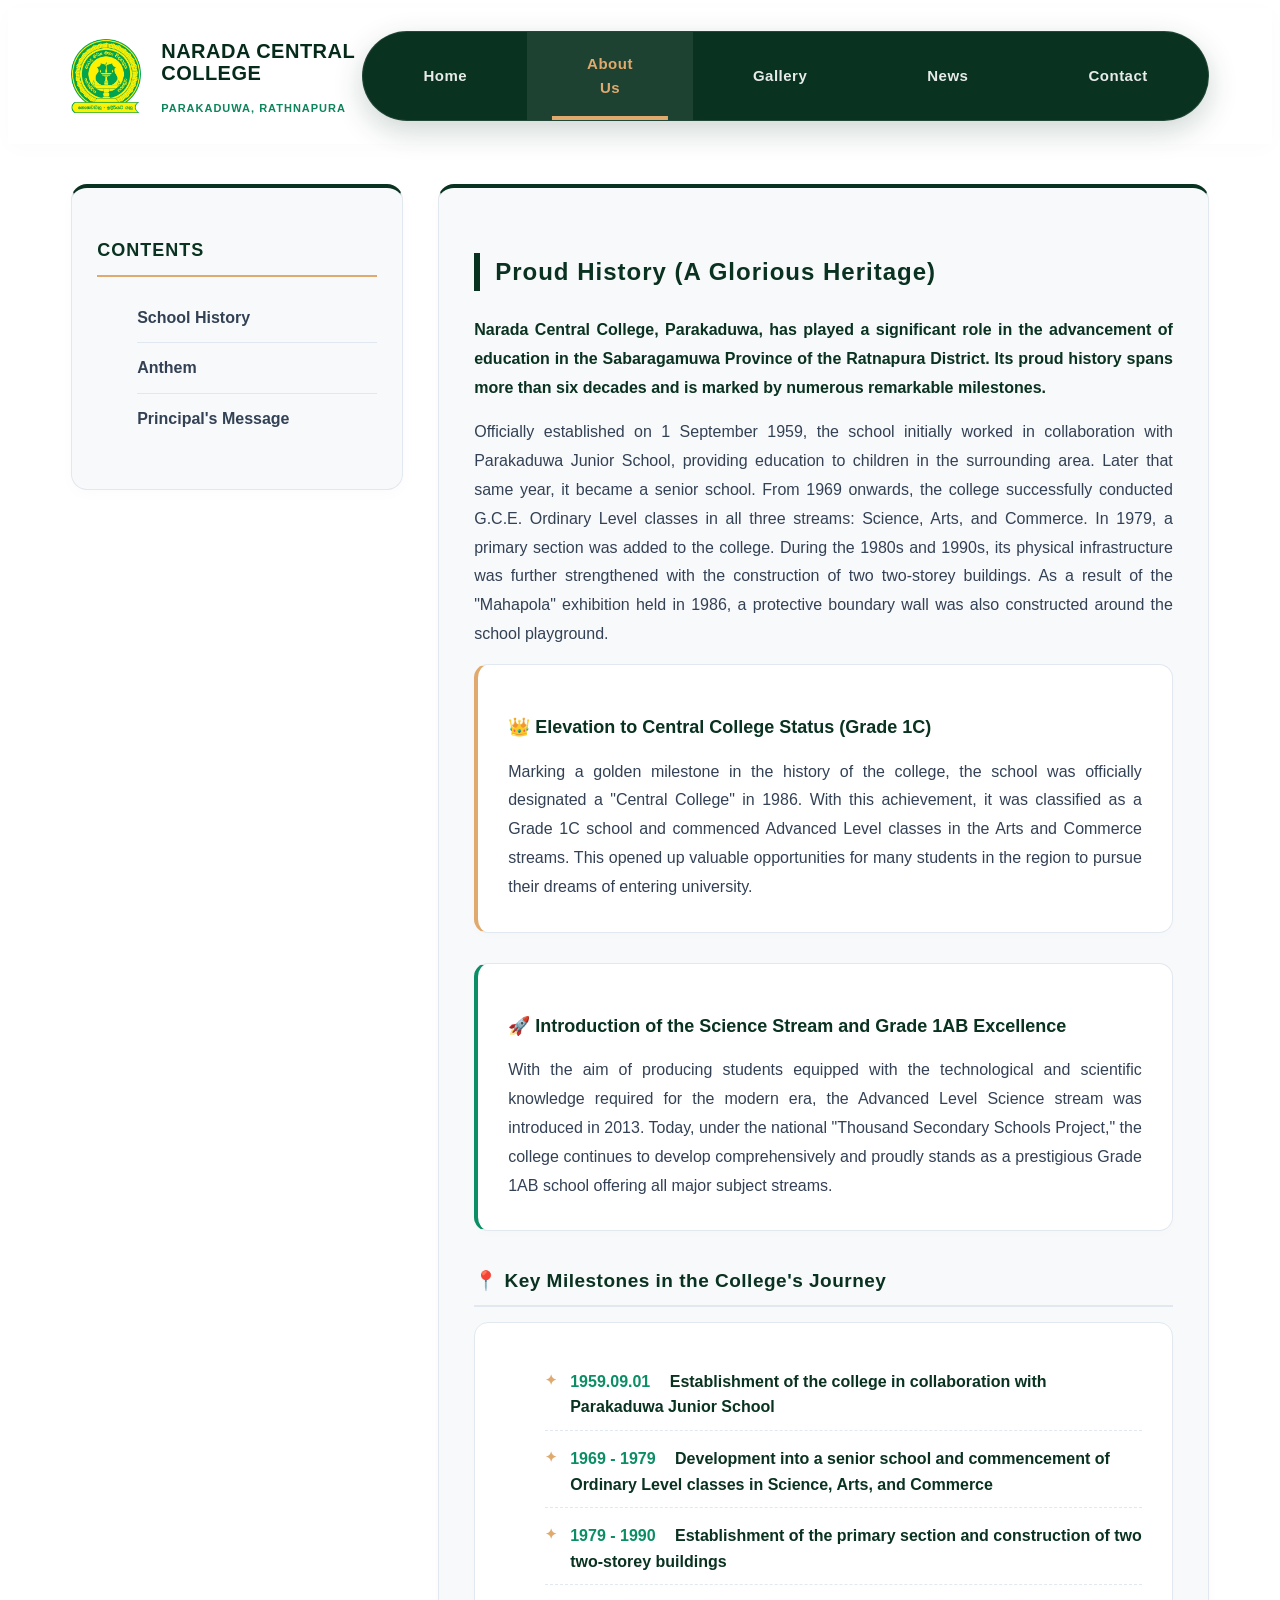
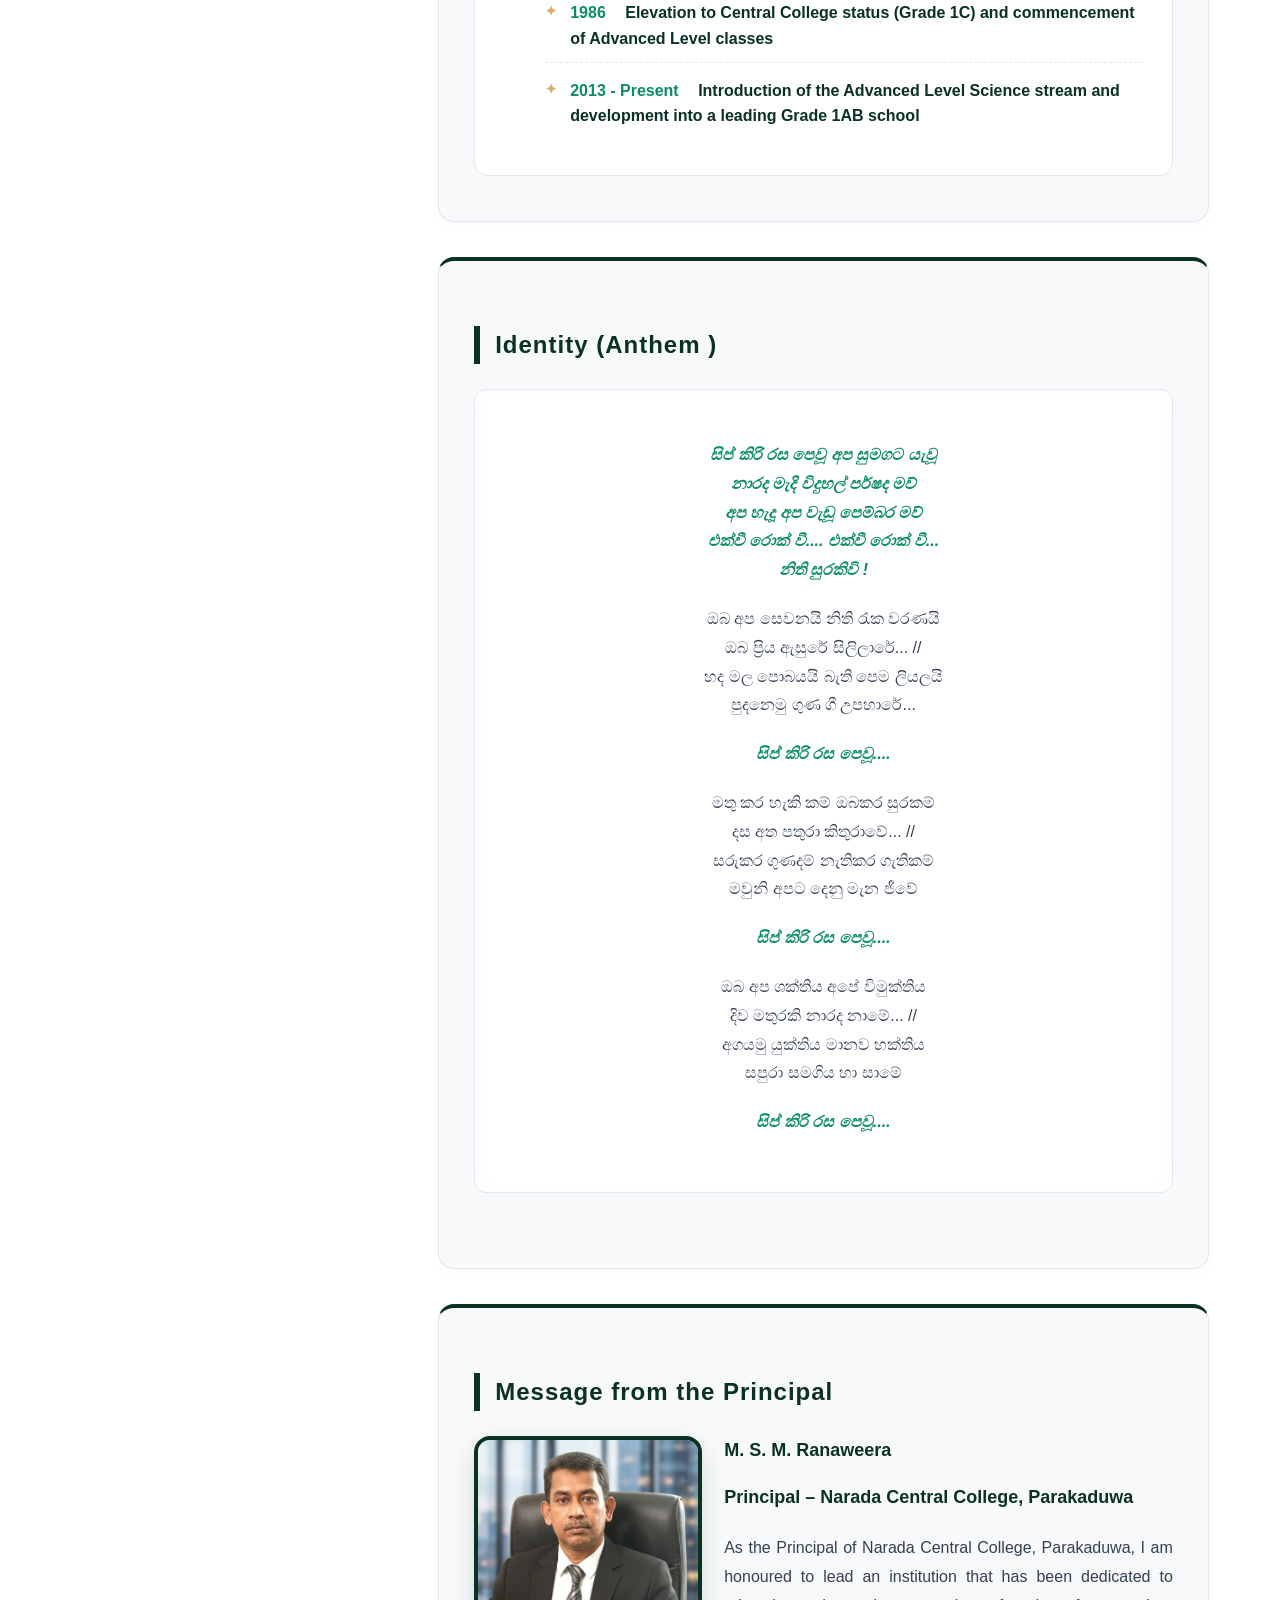
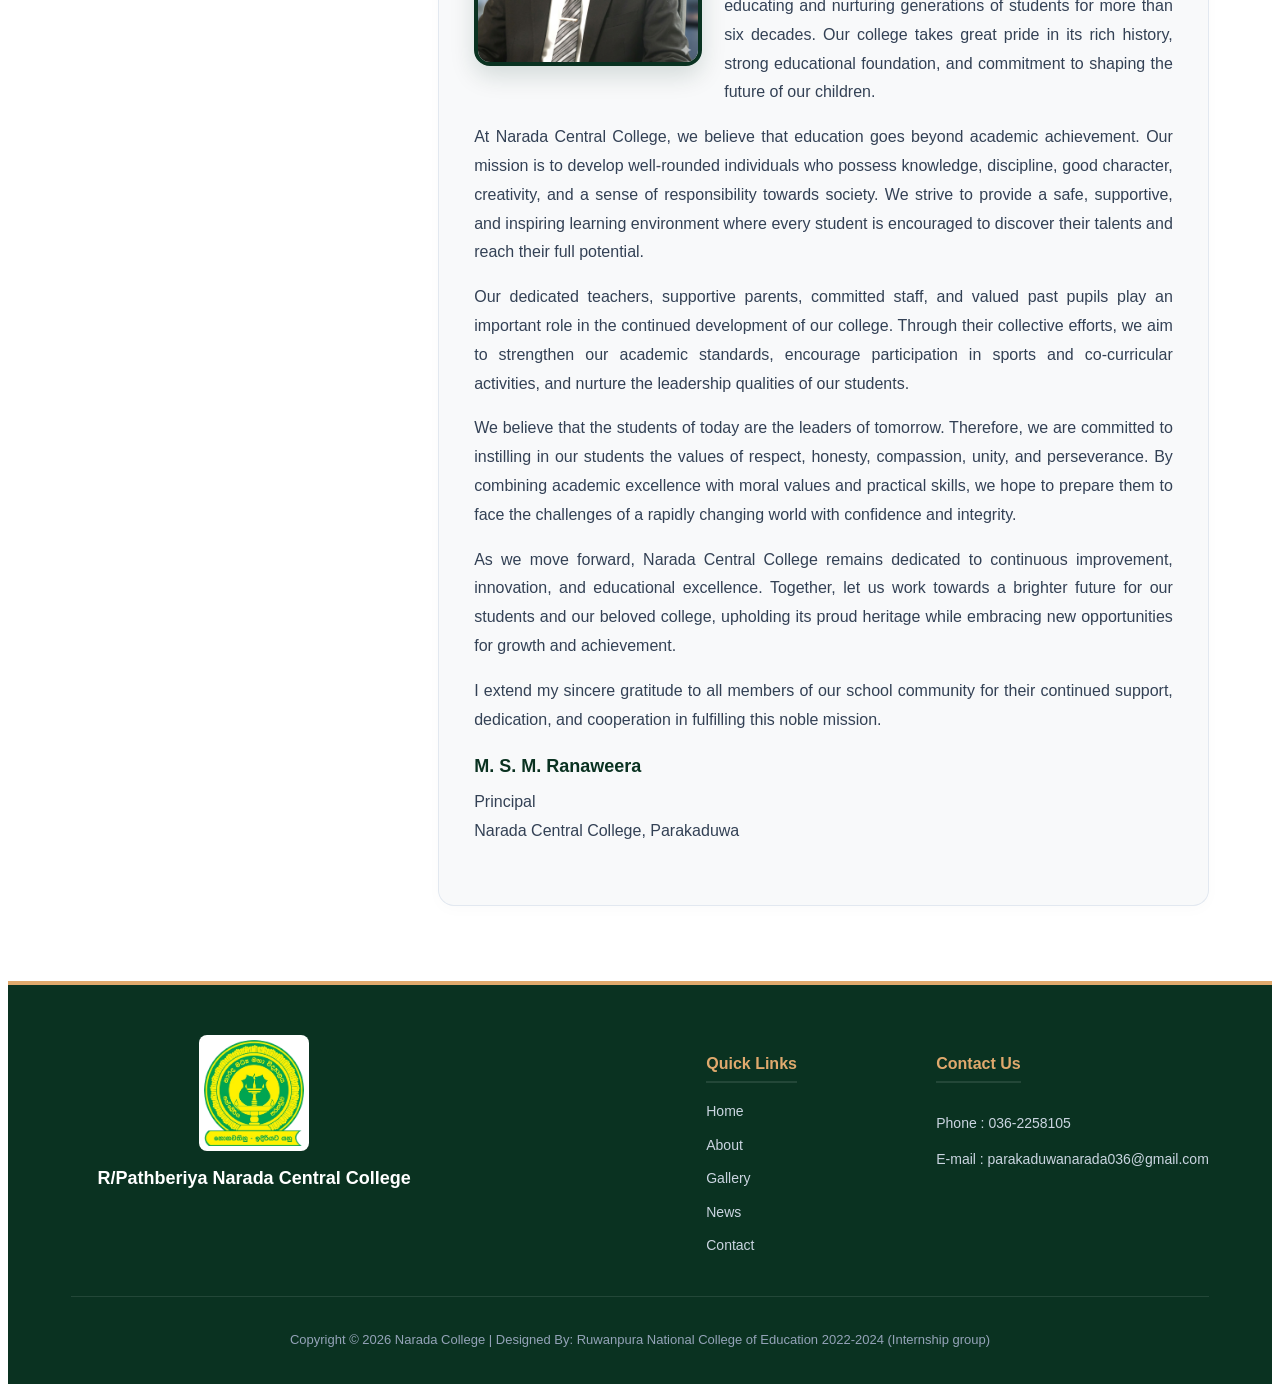
==== commit d3856b87: "Update about us.html" ====
--- a/Narada Central College/about us.html
+++ b/Narada Central College/about us.html
@@ -60,11 +60,11 @@
 
     <nav id="mainNav">
 
-        <a href="Home.html">Home</a>
+        <a href="index.html">Home</a>
 
         <a href="about us.html" class="active">About Us</a>
 
-        <a href="gallery.html">Gallery</a>
+        <a href="Gallery.html">Gallery</a>
 
         <a href="news.html">News</a>
 
@@ -114,220 +114,238 @@
 
             <section id="history">
 
-                <h2>Proud History (අභිමානවත් ඉතිහාසය)</h2>
-
-                <p style="text-align: justify; font-weight: 600; color: var(--primary);">
-
-                    රත්නපුර දිස්ත්‍රික්කයේ සබරගමු අධ්‍යාපන ක්ෂේත්‍රයේ ප්‍රගමනය වෙනුවෙන් සුවිශේෂී මෙහෙවරක් ඉටුකරන පරකඩුව නාරද මධ්‍ය මහා විද්‍යාලයීය ඉතිහාසය, දශක හයකට අධික කාලයක් පුරා විහිදුණු ප්‍රෞඪ සන්ධිස්ථාන රැසකින් සමන්විත වේ.
-
-                </p>
-
-                <p style="text-align: justify;">
-
-                    1959 සැප්තැම්බර් 01 වන දින නිල වශයෙන් ආරම්භ කරන ලද මෙම විද්‍යාලය, ස්වකීය ආරම්භක යුගයේදී පරකඩුව කනිෂ්ඨ විද්‍යාලය හා ඒකාබද්ධව කටයුතු කරමින් ප්‍රදේශයේ දරුවන්ගේ නැණස පාදන්නට විය. එම වසරේම ජ්‍යෙෂ්ඨ පාසලක් බවට පත්වෙමින්, 1969 වර්ෂයේ සිට විද්‍යා, කලා සහ වාණිජ යන ත්‍රිවිධ විෂය ධාරාවන්ගෙන්ම අ.පො.ස. (සාමාන්‍ය  පෙළ) පන්ති සාර්ථකව පවත්වාගෙන යෑමට විද්‍යාලය සමත් විය. 1979 වසරේදී ප්‍රාථමික අංශයද විද්‍යාලයට එක්වූ අතර, 1980-1990 දශකය තුළ දෙමහල් ගොඩනැඟිලි දෙකකින් භෞතික සම්පත් තවදුරටත් ශක්තිමත් විය. 1986 වසරේ පැවැත්වූ "මහපොළ" ප්‍රදර්ශනයේ ප්‍රතිඵලයක් ලෙස විද්‍යාලයීය ක්‍රීඩා පිටිය වටා ආරක්ෂිත ප්‍රාකාරයක්ද ඉදිවිය.
-
-                </p>
-
-
-
-                <div class="management-box" style="margin-bottom: 30px; background-color: #ffffff; border-left: 4px solid var(--accent);">
-
-                    <h3 style="color: var(--primary); font-weight: bold; font-size: 18px; margin-bottom: 8px;">👑 මධ්‍ය මහා විද්‍යාලයීය තත්ත්වයට උසස් වීම (1C ශ්‍රේණිය)</h3>
-
-                    <p style="text-align: justify; margin-bottom: 0;">
-
-                        විද්‍යාලයීය ඉතිහාසයේ ස්වර්ණමය සන්ධිස්ථානයක් සනිටුහන් කරමින් 1986 වසරේදී මෙම පාසල "මධ්‍ය මහා විද්‍යාලයක්" ලෙස ප්‍රකාශයට පත් කරන ලදී. ඒ අනුව 1C පාසල් කාණ්ඩයට ඇතුළත් වෙමින් කලා හා වාණිජ අංශයන්ගෙන් උසස් පෙළ පන්ති ආරම්භ වූ අතර, එමඟින් ප්‍රදේශයේ දරුවන් විශාල පිරිසකගේ විශ්වවිද්‍යාල සිහිනය සැබෑ කරගැනීමට මහඟු මඟක් විවර විය.
-
-                    </p>
+            <h2>Proud History (A Glorious Heritage)</h2>
+
+<p style="text-align: justify; font-weight: 600; color: var(--primary);">
+    Narada Central College, Parakaduwa, has played a significant role in the advancement of education in the Sabaragamuwa Province of the Ratnapura District. Its proud history spans more than six decades and is marked by numerous remarkable milestones.
+</p>
+
+<p style="text-align: justify;">
+    Officially established on 1 September 1959, the school initially worked in collaboration with Parakaduwa Junior School, providing education to children in the surrounding area. Later that same year, it became a senior school. From 1969 onwards, the college successfully conducted G.C.E. Ordinary Level classes in all three streams: Science, Arts, and Commerce. In 1979, a primary section was added to the college. During the 1980s and 1990s, its physical infrastructure was further strengthened with the construction of two two-storey buildings. As a result of the "Mahapola" exhibition held in 1986, a protective boundary wall was also constructed around the school playground.
+</p>
+
+<div class="management-box" style="margin-bottom: 30px; background-color: #ffffff; border-left: 4px solid var(--accent);">
+
+    <h3 style="color: var(--primary); font-weight: bold; font-size: 18px; margin-bottom: 8px;">👑 Elevation to Central College Status (Grade 1C)</h3>
+
+    <p style="text-align: justify; margin-bottom: 0;">
+        Marking a golden milestone in the history of the college, the school was officially designated a "Central College" in 1986. With this achievement, it was classified as a Grade 1C school and commenced Advanced Level classes in the Arts and Commerce streams. This opened up valuable opportunities for many students in the region to pursue their dreams of entering university.
+    </p>
+
+</div>
+
+<div class="management-box" style="background-color: #ffffff; border-left: 4px solid var(--primary-light); margin-bottom: 35px;">
+
+    <h3 style="color: var(--primary); font-weight: bold; font-size: 18px; margin-bottom: 8px;">🚀 Introduction of the Science Stream and Grade 1AB Excellence</h3>
+
+    <p style="text-align: justify; margin-bottom: 0;">
+        With the aim of producing students equipped with the technological and scientific knowledge required for the modern era, the Advanced Level Science stream was introduced in 2013. Today, under the national "Thousand Secondary Schools Project," the college continues to develop comprehensively and proudly stands as a prestigious Grade 1AB school offering all major subject streams.
+    </p>
+
+</div>
+
+<!-- History Timeline Layout -->
+
+<h3 style="color: var(--primary); font-size: 19px; margin: 35px 0 15px 0; font-weight: 700; letter-spacing: 0.5px; border-bottom: 2px solid #e2e8f0; padding-bottom: 8px;">📍 Key Milestones in the College's Journey</h3>
+
+<div class="management-box">
+
+    <ul>
+
+        <li><strong style="color: var(--primary-light); margin-right: 15px;">1959.09.01</strong> Establishment of the college in collaboration with Parakaduwa Junior School</li>
+
+        <li><strong style="color: var(--primary-light); margin-right: 15px;">1969 - 1979</strong> Development into a senior school and commencement of Ordinary Level classes in Science, Arts, and Commerce</li>
+
+        <li><strong style="color: var(--primary-light); margin-right: 15px;">1979 - 1990</strong> Establishment of the primary section and construction of two two-storey buildings</li>
+
+        <li><strong style="color: var(--primary-light); margin-right: 15px;">1986</strong> Elevation to Central College status (Grade 1C) and commencement of Advanced Level classes</li>
+
+        <li><strong style="color: var(--primary-light); margin-right: 15px;">2013 - Present</strong> Introduction of the Advanced Level Science stream and development into a leading Grade 1AB school</li>
+
+    </ul>
+
+</div>
+
+</section>
+
+
+
+            <!-- 2. Anthem & Uniform Section -->
+
+            <section id="identity">
+
+                <h2>Identity (Anthem )</h2>
+
+
+
+                <div class="anthem-container">
+
+                    <div class="anthem-text">
+
+                        <p class="anthem-chorus">සිප් කිරි රස පෙවූ අප සුමගට යැවූ<br>නාරද මැදි විදුහල් පර්ෂද මව්<br>අප හැදූ අප වැඩූ පෙම්බර මව්<br>එක්වී රොක් වී.... එක්වී රොක් වී...<br>නිති සුරකිවි !</p>
+
+                        <p>ඔබ අප සෙවනයි නිති රැක වරණයි<br>ඔබ ප්‍රිය ඇසුරේ සිලිලාරේ... //<br>හද මල පොබයයි බැති පෙම ලියලයි<br>පුදනෙමු ගුණ ගී උපහාරේ...</p>
+
+                        <p class="anthem-chorus">සිප් කිරි රස පෙවූ....</p>
+
+                        <p>මතු කර හැකි කම් ඔබකර සුරකම්<br>දස අත පතුරා කිතුරාවේ... //<br>සරුකර ගුණදම් නැතිකර ගැතිකම්<br>මවුනි අපට දෙනු මැන ජීවේ</p>
+
+                        <p class="anthem-chorus">සිප් කිරි රස පෙවූ....</p>
+
+                        <p>ඔබ අප ශක්තිය අපේ විමුක්තිය<br>දිව මතුරකි නාරද නාමේ... //<br>අගයමු යුක්තිය මානව හක්තිය<br>සපුරා සමගිය හා සාමේ</p>
+
+                        <p class="anthem-chorus">සිප් කිරි රස පෙවූ....</p>
+
+                    </div>
 
                 </div>
 
 
 
-                <div class="management-box" style="background-color: #ffffff; border-left: 4px solid var(--primary-light); margin-bottom: 35px;">
-
-                    <h3 style="color: var(--primary); font-weight: bold; font-size: 18px; margin-bottom: 8px;">🚀 විද්‍යා විෂය ධාරාව සහ 1AB විශිෂ්ටත්වය</h3>
-
-                    <p style="text-align: justify; margin-bottom: 0;">
-
-                        නව සියවසට ගැළපෙන සේ තාක්ෂණික හා විද්‍යාත්මක ඥානයෙන් සන්නද්ධ දරු පිරිසක් බිහිකිරීමේ අරමුණින් 2013 වසරේදී උසස් පෙළ විද්‍යා විෂය ධාරාව විද්‍යාලයට හඳුන්වා දෙන ලදී. වර්තමානය වන විට ජාතික මට්ටමේ "පාසල් දහසේ ද්වීතියික පාසල් ව්‍යාපෘතිය" යටතේ සර්වාංග සම්පූර්ණ දියුණුවක් ලබමින්, සියලුම විෂය ධාරාවන්ගෙන් සමන්විත අභිමානවත් <strong>1AB ශ්‍රේණියේ</strong> උසස් විද්‍යාලයක් ලෙස නාරද මධ්‍ය මහා විද්‍යාලය වැජඹෙයි.
-
-                    </p>
+            </section>
+
+
+
+            <!-- 3. Principal's Message Section -->
+
+            <section id="principal" class="principal-msg">
+
+                <h2>Message from the Principal</h2>
+
+                <div class="principal-img-container">
+
+                    <img src="images/principal.png" alt="Principal">
 
                 </div>
 
-
-
-                <!-- History Timeline Layout -->
-
-                <h3 style="color: var(--primary); font-size: 19px; margin: 35px 0 15px 0; font-weight: 700; letter-spacing: 0.5px; border-bottom: 2px solid #e2e8f0; padding-bottom: 8px;">📍 විද්‍යාලයීය ගමන් මඟෙහි සන්ධිස්ථාන</h3>
-
-                <div class="management-box">
-
-                    <ul>
-
-                        <li><strong style="color: var(--primary-light); margin-right: 15px;">1959.09.01</strong> විද්‍යාලයීය සමාරම්භය (පරකඩුව කනිෂ්ඨ විද්‍යාලය සමඟ ඒකාබද්ධව)</li>
-
-                        <li><strong style="color: var(--primary-light); margin-right: 15px;">1969 - 1979</strong> ජ්‍යෙෂ්ඨ පාසලක් ලෙස සාමාන්‍ය  පෙළ විද්‍යා, කලා, වාණිජ අංශ ආරම්භ වීම</li>
-
-                        <li><strong style="color: var(--primary-light); margin-right: 15px;">1979 - 1990</strong> ප්‍රාථමික අංශය බිහිවීම සහ ද්විත්ව දෙමහල් ගොඩනැඟිලි සම්ප්‍රාප්තිය</li>
-
-                        <li><strong style="color: var(--primary-light); margin-right: 15px;">1986</strong> මධ්‍ය මහා විද්‍යාලයීය තත්ත්වයට (1C) උසස් වීම සහ උසස් පෙළ ආරම්භය</li>
-
-                        <li><strong style="color: var(--primary-light); margin-right: 15px;">2013 - වර්තමානය</strong> උසස් පෙළ විද්‍යා අංශය ඇරඹීම සහ 1AB ශ්‍රේණියේ ප්‍රමුඛ පාසලක් බවට පත්වීම</li>
-
-                    </ul>
+                <div class="principal-message-content">
+
+        <h3>M. S. M. Ranaweera</h3>
+        <p><strong>Principal – Narada Central College, Parakaduwa</strong></p>
+
+        <p style="text-align: justify;">
+            As the Principal of Narada Central College, Parakaduwa, I am honoured to lead an institution that has been dedicated to educating and nurturing generations of students for more than six decades. Our college takes great pride in its rich history, strong educational foundation, and commitment to shaping the future of our children.
+        </p>
+
+        <p style="text-align: justify;">
+            At Narada Central College, we believe that education goes beyond academic achievement. Our mission is to develop well-rounded individuals who possess knowledge, discipline, good character, creativity, and a sense of responsibility towards society. We strive to provide a safe, supportive, and inspiring learning environment where every student is encouraged to discover their talents and reach their full potential.
+        </p>
+
+        <p style="text-align: justify;">
+            Our dedicated teachers, supportive parents, committed staff, and valued past pupils play an important role in the continued development of our college. Through their collective efforts, we aim to strengthen our academic standards, encourage participation in sports and co-curricular activities, and nurture the leadership qualities of our students.
+        </p>
+
+        <p style="text-align: justify;">
+            We believe that the students of today are the leaders of tomorrow. Therefore, we are committed to instilling in our students the values of respect, honesty, compassion, unity, and perseverance. By combining academic excellence with moral values and practical skills, we hope to prepare them to face the challenges of a rapidly changing world with confidence and integrity.
+        </p>
+
+        <p style="text-align: justify;">
+            As we move forward, Narada Central College remains dedicated to continuous improvement, innovation, and educational excellence. Together, let us work towards a brighter future for our students and our beloved college, upholding its proud heritage while embracing new opportunities for growth and achievement.
+        </p>
+
+        <p style="text-align: justify;">
+            I extend my sincere gratitude to all members of our school community for their continued support, dedication, and cooperation in fulfilling this noble mission.
+        </p>
+
+        <p class="principal-signature">
+            <strong>M. S. M. Ranaweera</strong><br>
+            Principal<br>
+            Narada Central College, Parakaduwa
+        </p>
+
+    </div>
+
+</section>
+
+
+
+
+        </div>
+
+    </div>
+
+
+
+       <footer class="footer">
+
+    <div class="footer-container">
+
+
+
+        <!-- වම් පැත්තේ ලාංඡනය සහ නම -->
+
+        <div class="footer-col brand-col">
+
+            <img src="NCC LOGO/log.png" alt="Narada College Logo" class="footer-logo">
+
+            <div class="brand-text">
+
+                <h2>R/Pathberiya Narada Central College</h2>
+
+            </div>
+
+        </div>
+
+
+
+        <!-- දකුණු පැත්තෙන් Quick Links සහ Contact Us -->
+
+        <div class="footer-links-wrapper">
+
+            <!-- Quick Links -->
+
+            <div class="footer-col">
+
+                <h3>Quick Links</h3>
+
+                <ul>
+
+                    <li><a href="Home.html">Home</a></li>
+
+                    <li><a href="about us.html">About</a></li>
+
+                     <li><a href="Gallery.html">Gallery</a></li>
+
+                    <li><a href="news.html">News</a></li>
+
+                    <li><a href="contact.html">Contact</a></li>
+
+                </ul>
+
+            </div>
+
+
+
+            <!-- Contact Us & Follow Us -->
+
+            <div class="footer-col">
+
+                <h3>Contact Us</h3>
+
+                <p>Phone : 036-2258105 </p>
+
+                <p> E-mail  : parakaduwanarada036@gmail.com </p>
 
                 </div>
 
-            </section>
-
-
-
-            <!-- 2. Anthem & Uniform Section -->
-
-            <section id="identity">
-
-                <h2>Identity (Anthem )</h2>
-
-
-
-                <div class="anthem-container">
-
-                    <div class="anthem-text">
-
-                        <p class="anthem-chorus">සිප් කිරි රස පෙවූ අප සුමගට යැවූ<br>නාරද මැදි විදුහල් පර්ෂද මව්<br>අප හැදූ අප වැඩූ පෙම්බර මව්<br>එක්වී රොක් වී.... එක්වී රොක් වී...<br>නිති සුරකිවි !</p>
-
-                        <p>ඔබ අප සෙවනයි නිති රැක වරණයි<br>ඔබ ප්‍රිය ඇසුරේ සිලිලාරේ... //<br>හද මල පොබයයි බැති පෙම ලියලයි<br>පුදනෙමු ගුණ ගී උපහාරේ...</p>
-
-                        <p class="anthem-chorus">සිප් කිරි රස පෙවූ....</p>
-
-                        <p>මතු කර හැකි කම් ඔබකර සුරකම්<br>දස අත පතුරා කිතුරාවේ... //<br>සරුකර ගුණදම් නැතිකර ගැතිකම්<br>මවුනි අපට දෙනු මැන ජීවේ</p>
-
-                        <p class="anthem-chorus">සිප් කිරි රස පෙවූ....</p>
-
-                        <p>ඔබ අප ශක්තිය අපේ විමුක්තිය<br>දිව මතුරකි නාරද නාමේ... //<br>අගයමු යුක්තිය මානව හක්තිය<br>සපුරා සමගිය හා සාමේ</p>
-
-                        <p class="anthem-chorus">සිප් කිරි රස පෙවූ....</p>
-
-                    </div>
-
-                </div>
-
-
-
-            </section>
-
-
-
-            <!-- 3. Principal's Message Section -->
-
-            <section id="principal" class="principal-msg">
-
-                <h2>Principal's Message</h2>
-
-                <div class="principal-img-container">
-
-                    <img src="images/principal.png" alt="Principal">
-
-                </div>
-
-                <p><strong>ගරු විදුහල්පතිතුමාගේ නම .</strong></p>
-
-                <p style="text-align: justify;">පණිවිඩය මෙතැනට ඇතුළත් කරන්න.</p>
-
-            </section>
-
-
-
-
+            </div>
 
         </div>
 
+
+
     </div>
 
 
 
-       <footer class="footer">
-
-    <div class="footer-container">
-
-
-
-        <!-- වම් පැත්තේ ලාංඡනය සහ නම -->
-
-        <div class="footer-col brand-col">
-
-            <img src="NCC LOGO/log.png" alt="Narada College Logo" class="footer-logo">
-
-            <div class="brand-text">
-
-                <h2>R/Pathberiya Narada Central College</h2>
-
-            </div>
-
-        </div>
-
-
-
-        <!-- දකුණු පැත්තෙන් Quick Links සහ Contact Us -->
-
-        <div class="footer-links-wrapper">
-
-            <!-- Quick Links -->
-
-            <div class="footer-col">
-
-                <h3>Quick Links</h3>
-
-                <ul>
-
-                    <li><a href="Home.html">Home</a></li>
-
-                    <li><a href="about us.html">About</a></li>
-
-                     <li><a href="Gallery.html">Gallery</a></li>
-
-                    <li><a href="news.html">News</a></li>
-
-                    <li><a href="contact.html">Contact</a></li>
-
-                </ul>
-
-            </div>
-
-
-
-            <!-- Contact Us & Follow Us -->
-
-            <div class="footer-col">
-
-                <h3>Contact Us</h3>
-
-                <p>Phone : 036-2258105 </p>
-
-                <p> E-mail  : parakaduwanarada036@gmail.com </p>
-
-                </div>
-
-            </div>
-
-        </div>
-
-
+    <!-- Footer Bottom Bar -->
+
+    <div class="footer-bottom">
+
+        <p>Copyright © 2026 Narada College | Designed By: Ruwanpura National College of Education 2022-2024 (Internship group)</p>
 
     </div>
 
-
-
-    <!-- Footer Bottom Bar -->
-
-    <div class="footer-bottom">
-
-        <p>Copyright © 2026 Narada College | Designed By: Ruwanpura National College of Education 2022-2024 batch</p>
-
-    </div>
-
 </footer>
 
 
--- a/Narada Central College/aboutstyle.css
+++ b/Narada Central College/aboutstyle.css
@@ -1,1339 +1,2665 @@
 /* Premium Emerald Green & Gold Palette Integrated */
+
 :root {
+
     --primary: #0a3221;       /* Deep Emerald Green */
+
     --primary-dark: #051d13;  /* Extra Dark Green for Nav Bag */
+
     --primary-light: #0b8d66; /* Mid Emerald Green */
+
     --accent: #e0a96d;        /* Soft Luxury Gold */
+
     --background: #ffffff;    /* Pure White */
+
     --card-sub-bg: #f8f9fa;   /* Light Gray for Contrast */
+
     --text-main: #334155;     /* Slate Dark Text */
+
     --text-muted: #616e7d;    /* Slate Muted Text */
+
     --footer-bg: #012412;     /* Extra Dark Green for Footer */
-}
-
-* { 
+
+}
+
+
+
+\* { 
+
     box-sizing: border-box; 
+
     margin: 0;
+
     padding: 0;
+
     transition: all 0.3s cubic-bezier(0.4, 0, 0.2, 1);
-}
+
+}
+
+
 
 html {
+
     scroll-behavior: smooth;
-}
+
+}
+
+
 
 body {
+
     font-family: 'Segoe UI', Tahoma, Geneva, Verdana, sans-serif;
+
     background-color: var(--background);
+
     color: var(--primary);
+
     overflow-x: hidden;
+
     line-height: 1.6;
-}
+
+}
+
+
 
 /* --- Custom Header --- */
+
 header {
+
     display: flex;
+
     align-items: center;
+
     justify-content: space-between; 
+
     padding: 15px 5%;
+
     background-color: #ffffff;
+
     position: sticky;
+
     top: 0;
+
     z-index: 1010;
+
     box-shadow: 0 4px 20px rgba(0, 0, 0, 0.02);
-}
+
+}
+
+
 
 .brand-container {
+
     display: flex;
+
     align-items: center;
-}
+
+}
+
+
 
 .logo {
+
     width: 70px;
+
     height: auto;
+
     cursor: pointer;
-}
+
+}
+
+
 
 .school-name {
+
     margin-left: 20px;
-}
+
+}
+
+
 
 .school-name h2 {
+
     font-size: 20px; 
+
     color: #062b1a; 
+
     font-weight: 800;
+
     letter-spacing: 0.5px;
+
     line-height: 1.1;
-}
+
+}
+
+
 
 .school-name p {
+
     font-size: 11px;
+
     color: #0e845c;
+
     font-weight: 600;
+
     letter-spacing: 1px;
+
     margin-top: 4px;
+
     text-transform: uppercase;
-}
+
+}
+
+
 
 /* Navigation Bar Capsule */
+
 nav {
+
     background: var(--primary);
+
     display: flex;
+
     justify-content: center;
+
     align-items: center;
+
     border-radius: 50px; 
+
     box-shadow: 0 10px 30px rgba(10, 50, 33, 0.2); 
+
     border: 1px solid rgba(255, 255, 255, 0.1);
+
     overflow: hidden;
-}
+
+}
+
+
 
 nav a {
+
     color: rgba(255, 255, 255, 0.9);
+
     text-align: center;
+
     padding: 20px 60px;
+
     text-decoration: none;
+
     font-size: 15px;
+
     font-weight: 600;
+
     letter-spacing: 0.5px;
+
     position: relative;
-}
+
+}
+
+
 
 nav a::after {
+
     content: '';
+
     position: absolute;
+
     bottom: 0;
+
     left: 50%;
+
     width: 0;
+
     height: 4px;
+
     background-color: var(--accent);
+
     transform: translateX(-50%);
+
     transition: width 0.3s ease;
-}
+
+}
+
+
 
 nav a:hover, nav a.active {
+
     color: var(--accent);
+
     background-color: rgba(255, 255, 255, 0.05);
+
 }   
 
+
+
 nav a:hover::after, nav a.active::after {
+
     width: 70%;
-}
+
+}
+
+
 
 /* Modern Main Layout Container */
+
 .content-wrapper { 
+
     max-width: 1300px; 
+
     margin: 40px auto; 
+
     display: flex; 
+
     flex-direction: row; 
+
     gap: 35px;
+
     padding: 0 5%; 
-}
+
+}
+
+
 
 /* Sidebar Quick Navigation */
+
 .index-sidebar { 
+
     flex: 1; 
+
     min-width: 280px; 
+
     background: var(--card-sub-bg); 
+
     padding: 30px 25px; 
+
     border-radius: 16px; 
+
     border: 1px solid #e2e8f0; 
+
     border-top: 4px solid var(--primary);
+
     height: fit-content; 
+
     position: sticky; 
+
     top: 140px; 
+
     box-shadow: 0 4px 15px rgba(0,0,0,0.02);
-}
+
+}
+
+
 
 .index-sidebar:hover {
+
     box-shadow: 0 15px 35px rgba(10, 50, 33, 0.08);
+
     border-top-color: var(--accent);
-}
+
+}
+
+
 
 .index-sidebar h3 { 
+
     color: var(--primary); 
+
     font-size: 18px;
+
     font-weight: 700;
+
     letter-spacing: 1px;
+
     border-bottom: 2px solid var(--accent); 
+
     padding-bottom: 10px; 
+
     margin-bottom: 15px;
-}
+
+}
+
+
 
 .index-sidebar ul { list-style: none; }
 
+
+
 .index-sidebar ul li { 
+
     padding: 12px 0; 
+
     border-bottom: 1px solid #e2e8f0; 
-}
+
+}
+
+
 
 .index-sidebar ul li:last-child { border-bottom: none; }
 
+
+
 .index-sidebar ul li a { 
+
     text-decoration: none; 
+
     color: var(--text-main); 
+
     font-weight: 600; 
+
     display: block; 
-}
+
+}
+
+
 
 .index-sidebar ul li a:hover {
+
     color: var(--primary-light);
+
     transform: translateX(8px);
-}
+
+}
+
+
 
 /* Details Section */
+
 .details-area { flex: 3; }
 
+
+
 section { 
+
     background: var(--card-sub-bg); 
+
     padding: 45px 35px; 
+
     margin-bottom: 35px; 
+
     border-radius: 16px; 
+
     border: 1px solid #e2e8f0; 
+
     border-top: 4px solid var(--primary);
+
     box-shadow: 0 4px 15px rgba(0,0,0,0.02);
-}
+
+}
+
+
 
 section:hover {
+
     transform: translateY(-5px);
+
     background: #ffffff;
+
     box-shadow: 0 20px 40px rgba(10, 50, 33, 0.08);
+
     border-top-color: var(--accent);
-}
+
+}
+
+
 
 section h2 { 
+
     color: var(--primary); 
+
     font-size: 24px;
+
     font-weight: 700;
+
     letter-spacing: 1px;
+
     border-left: 6px solid var(--primary); 
+
     padding-left: 15px; 
+
     margin-bottom: 25px; 
-}
+
+}
+
+
 
 section h3 {
+
     color: var(--primary);
+
     font-size: 18px;
+
     font-weight: 600;
+
     margin-bottom: 15px;
-}
+
+}
+
+
 
 section p {
+
     color: var(--text-main);
+
     font-size: 16px;
+
     line-height: 1.8;
+
     margin-bottom: 15px;
-}
+
+}
+
+
 
 /* Anthem Box */
+
 .anthem-container {
+
     text-align: center;
+
     margin-bottom: 30px;
+
     padding: 35px 20px;
+
     background: #ffffff;
+
     border-radius: 12px;
+
     border: 1px solid #e2e8f0;
+
     box-shadow: inset 0 0 20px rgba(10, 50, 33, 0.02);
-}
+
+}
+
+
 
 .anthem-text p {
+
     margin-bottom: 20px;
+
     font-size: 16px;
+
     color: var(--text-main);
+
     font-weight: 500;
-}
+
+}
+
+
 
 .anthem-text p.anthem-chorus {
+
     font-weight: 700;
+
     color: var(--primary-light);
+
     font-style: italic;
-}
+
+}
+
+
 
 /* Principal Feature Box Layout */
+
 .principal-msg { overflow: hidden; }
 
+
+
 .principal-img-container {
+
     width: 220px;
+
     float: left;
+
     margin: 0 30px 20px 0;
-}
+
+}
+
+
 
 .principal-img-container img {
+
     width: 100%;
+
     border-radius: 16px;
+
     border: 4px solid var(--primary);
+
     box-shadow: 0 10px 25px rgba(10, 50, 33, 0.15);
-}
+
+}
+
+
 
 .principal-msg p strong {
+
     color: var(--primary);
+
     font-size: 18px;
+
     display: inline-block;
+
     margin-bottom: 5px;
-}
+
+}
+
+
 
 /* Grid Framework for Cards */
+
 .grid-layout { 
+
     display: grid; 
+
     grid-template-columns: repeat(auto-fit, minmax(260px, 1fr)); 
+
     gap: 25px; 
+
     margin-top: 25px;
-}
+
+}
+
+
 
 .card-box { 
+
     background: #ffffff; 
+
     padding: 30px 20px; 
+
     border-radius: 14px; 
+
     text-align: center; 
+
     border: 1px solid #e2e8f0; 
+
     box-shadow: 0 4px 10px rgba(0,0,0,0.02);
-}
+
+}
+
+
 
 .card-box:hover {
+
     border-color: var(--accent);
+
     transform: translateY(-3px);
+
     box-shadow: 0 12px 30px rgba(10, 50, 33, 0.06);
-}
+
+}
+
+
 
 .card-box img { 
+
     width: 100%; 
+
     height: 190px; 
+
     object-fit: cover; 
+
     border-radius: 10px; 
+
     margin-bottom: 15px; 
+
     box-shadow: 0 4px 12px rgba(0,0,0,0.05);
+
     border: 2px solid transparent;
-}
+
+}
+
+
 
 .card-box:hover img {
+
     border-color: var(--accent);
-}
+
+}
+
+
 
 .card-box h4 {
+
     color: var(--primary);
+
     font-size: 18px;
+
     margin-bottom: 10px;
+
     font-weight: 700;
-}
+
+}
+
+
 
 /* Circular Vice Principal Box */
+
 .vp-box img { 
+
     width: 140px; 
+
     height: 140px; 
+
     border-radius: 50%; 
+
     border: 4px solid var(--primary); 
+
     object-fit: cover;
+
     margin: 0 auto 15px auto;
-}
+
+}
+
+
 
 .vp-box:hover img {
+
     border-color: var(--accent);
+
     transform: rotate(3deg);
-}
+
+}
+
+
 
 /* Management Layout Box */
+
 .management-box { 
+
     background: #ffffff; 
+
     padding: 30px; 
+
     border-radius: 14px; 
+
     border: 1px solid #e2e8f0;
+
     box-shadow: 0 4px 10px rgba(0,0,0,0.01);
-}
+
+}
+
+
 
 .management-box ul {
+
     list-style: none;
-}
+
+}
+
+
 
 .management-box ul li { 
+
     position: relative;
+
     padding-left: 25px;
+
     margin-bottom: 15px; 
+
     font-weight: 600; 
+
     color: var(--primary); 
+
     font-size: 16px;
+
     border-bottom: 1px dashed #e2e8f0;
+
     padding-bottom: 10px;
-}
+
+}
+
+
 
 .management-box ul li::before {
+
     content: '✦';
+
     position: absolute;
+
     left: 0;
+
     color: var(--accent);
+
     font-size: 14px;
-}
+
+}
+
+
 
 .management-box ul li:last-child {
+
     border-bottom: none;
+
     margin-bottom: 0;
+
     padding-bottom: 0;
-}
+
+}
+
+
 
 /* --- Footer Styles --- */
+
 footer {
+
     background-color: var(--primary); 
+
     color: #ffffff;
+
     padding: 50px 5% 20px 5%;
+
     border-top: 4px solid var(--accent); 
+
     font-family: 'Segoe UI', Tahoma, Geneva, Verdana, sans-serif;
-}
+
+}
+
+
 
 .footer-container {
+
     display: flex;
+
     justify-content: space-between;
+
     align-items: flex-start;
+
     flex-wrap: wrap;
+
     max-width: 1200px;
+
     margin: 0 auto;
+
     gap: 40px;
+
     padding-bottom: 30px;
-}
+
+}
+
+
 
 /* Brand & Logo Section */
+
 .footer-col.brand-col {
+
     display: flex;
+
     flex-direction: column;
+
     align-items: center;
+
     gap: 15px;
+
     flex: 1;
+
     min-width: 250px;
-}
+
+}
+
+
 
 .footer-logo {
+
     width: 100px !important; 
+
     height: auto !important;
+
     max-width: 100px !important;
+
     background: #ffffff;
+
     padding: 5px;
+
     border-radius: 8px;
+
     object-fit: contain;
-}
+
+}
+
+
 
 .brand-text h2 {
+
     font-size: 18px;
+
     font-weight: 700;
+
     color: #ffffff;
+
     margin: 0;
+
     line-height: 1.4;
-}
+
+}
+
+
 
 .footer-links-wrapper {
+
     display: flex;
+
     gap: 50px;
+
     flex-wrap: wrap;
+
     flex: 2;
+
     justify-content: flex-end;
-}
+
+}
+
+
 
 .footer-col {
+
     min-width: 180px;
-}
+
+}
+
+
 
 .footer-col h3 {
+
     font-size: 16px;
+
     color: var(--accent);
+
     margin-bottom: 15px;
+
     font-weight: 600;
+
     border-bottom: 2px solid rgba(255, 255, 255, 0.1);
+
     display: inline-block;
+
     padding-bottom: 4px;
-}
+
+}
+
+
 
 .footer-col ul {
+
     list-style: none;
+
     padding: 0;
+
     margin: 0;
-}
+
+}
+
+
 
 .footer-col ul li {
+
     margin-bottom: 8px;
-}
+
+}
+
+
 
 .footer-col ul li a, 
+
 .footer-col p {
+
     color: #cbd5e1;
+
     text-decoration: none;
+
     font-size: 14px;
+
     transition: color 0.3s;
-}
+
+}
+
+
 
 .footer-col ul li a:hover {
+
     color: var(--accent);
+
     text-decoration: underline;
-}
+
+}
+
+
 
 .social-icons {
+
     display: flex;
+
     gap: 12px;
+
     margin-top: 10px;
-}
+
+}
+
+
 
 .social-icons a {
+
     display: flex;
+
     justify-content: center;
+
     align-items: center;
+
     width: 35px;
+
     height: 35px;
+
     background: rgba(255, 255, 255, 0.1);
+
     color: white;
+
     border-radius: 50%;
+
     font-size: 16px;
+
     text-decoration: none;
+
     transition: background 0.3s, color 0.3s;
-}
+
+}
+
+
 
 .social-icons a:hover {
+
     background: var(--accent);
+
     color: var(--primary);
-}
+
+}
+
+
 
 .footer-bottom {
+
     text-align: center;
+
     border-top: 1px solid rgba(255, 255, 255, 0.1);
+
     padding-top: 20px;
+
     font-size: 13px;
+
     color: #94a3b8;
-}
+
+}
+
+
+
 
 
 /* =========================================================
+
    MOBILE VIEW ONLY
+
    Existing desktop CSS above is NOT changed.
+
    ========================================================= */
 
-.menu-toggle {
-    display: none;
-}
-
-
 @media screen and (max-width: 768px) {
 
+
+
     /* ---------- HEADER ---------- */
 
+
+
     header {
+
         position: relative;
+
         display: flex;
+
         justify-content: space-between;
+
         align-items: center;
+
         padding: 10px 20px;
+
         z-index: 1010;
-    }
+
+    }
+
+
 
     .brand-container {
+
         display: flex;
+
         align-items: center;
+
         min-width: 0;
-    }
+
+    }
+
+
 
     .logo {
+
         width: 55px;
+
         height: auto;
+
         flex-shrink: 0;
-    }
+
+    }
+
+
 
     .school-name {
+
         margin-left: 12px;
+
         min-width: 0;
-    }
+
+    }
+
+
 
     .school-name h2 {
+
         font-size: 15px;
+
         line-height: 1.2;
+
         white-space: normal;
-    }
+
+    }
+
+
 
     .school-name p {
+
         font-size: 9px;
+
         letter-spacing: 0.7px;
+
         margin-top: 3px;
-    }
+
+    }
+
+
+
 
 
    /* ========================================================= FIXED MOBILE HAMBURGER MENU ========================================================= */
 
+
+
 /* Desktop - Keep hamburger hidden */ .menu-toggle { display: none; }
 
+
+
 /* Mobile hamburger and navigation */ @media screen and (max-width: 768px) {
 
+
+
 /* Keep existing header layout */ header { position: relative !important; display: flex !important; flex-direction: row !important; justify-content: space-between !important; align-items: center !important; width: 100%; padding: 15px 20px !important; text-align: left !important; }
 
+
+
 .brand-container { display: flex !important; flex-direction: row !important; align-items: center !important; gap: 10px !important; flex: 1; min-width: 0; }
 
+
+
 .logo { width: 55px !important; height: auto !important; margin: 0 !important; flex-shrink: 0; }
 
+
+
 .school-name { margin: 0 !important; min-width: 0; }
 
+
+
 .school-name h2 { font-size: 16px !important; line-height: 1.1; white-space: nowrap; overflow: hidden; text-overflow: ellipsis; }
 
+
+
 .school-name p { font-size: 9px !important; white-space: nowrap; }
 
+
+
 /* Hamburger button */ .menu-toggle { display: flex !important; position: relative; width: 45px !important; height: 45px !important; min-width: 45px; padding: 8px !important; margin: 0 0 0 10px !important; background: var(--primary) !important; border: 2px solid var(--accent) !important; border-radius: 10px !important; align-items: center !important; justify-content: center !important; flex-direction: column !important; gap: 5px !important; cursor: pointer; z-index: 9999 !important; opacity: 1 !important; visibility: visible !important; }
 
+
+
 /* Three visible gold lines */ .menu-toggle span { display: block !important; width: 24px !important; height: 3px !important; min-height: 3px; flex-shrink: 0; background: var(--accent) !important; border-radius: 3px !important; opacity: 1; visibility: visible; transform: none; transition: all 0.3s ease; }
 
+
+
 /* Mobile navigation closed */ header nav#mainNav { position: absolute !important; top: calc(100% + 8px) !important; left: 15px !important; right: 15px !important; width: auto !important; margin: 0 !important; padding: 8px !important; display: flex !important; flex-direction: column !important; align-items: stretch !important; justify-content: flex-start !important; gap: 2px; background: var(--primary) !important; border-radius: 15px !important; box-shadow: 0 10px 30px rgba(10, 50, 33, 0.30) !important; opacity: 0 !important; visibility: hidden !important; pointer-events: none !important; transform: translateY(-10px) !important; transition: opacity 0.25s ease, transform 0.25s ease, visibility 0.25s ease !important; z-index: 9998 !important; }
 
+
+
 /* Navigation open */ header nav#mainNav.active { opacity: 1 !important; visibility: visible !important; pointer-events: auto !important; transform: translateY(0) !important; }
 
+
+
 /* Navigation links */ header nav#mainNav a { display: block !important; width: 100% !important; flex: none !important; padding: 14px 18px !important; margin: 0 !important; color: rgba(255, 255, 255, 0.95) !important; text-align: center !important; font-size: 14px !important; border-radius: 10px !important; }
 
+
+
 header nav#mainNav a:hover, header nav#mainNav a.active { color: var(--accent) !important; background-color: rgba(255, 255, 255, 0.08) !important; }
 
+
+
 header nav#mainNav a::after { bottom: 4px !important; height: 3px !important; }
 
+
+
 /* Hamburger transforms to X when active */ .menu-toggle.active span:nth-child(1) { transform: translateY(8px) rotate(45deg) !important; }
 
+
+
 .menu-toggle.active span:nth-child(2) { opacity: 0 !important; }
 
+
+
 .menu-toggle.active span:nth-child(3) { transform: translateY(-8px) rotate(-45deg) !important; } }
 
+
+
 /* Extra small phones */ @media screen and (max-width: 380px) {
 
+
+
 header { padding: 12px 15px !important; }
 
+
+
 .logo { width: 50px !important; }
 
+
+
 .school-name h2 { font-size: 14px !important; }
 
+
+
 .school-name p { font-size: 8px !important; }
 
+
+
 .menu-toggle { width: 42px !important; height: 42px !important; min-width: 42px !important; }
 
+
+
 .menu-toggle span { width: 22px !important; } }
-    
-    
+
+
+
+
+
+
+
 
 
     /* ---------- MOBILE NAVIGATION ---------- */
 
+
+
     header nav {
+
         position: absolute;
+
         top: 100%;
+
         left: 0;
+
         width: 100%;
 
+
+
         background-color: var(--primary);
 
+
+
         display: flex;
+
         flex-direction: column;
+
         align-items: center;
 
+
+
         border-radius: 0;
+
         border: none;
 
+
+
         box-shadow: 0 10px 25px rgba(10, 50, 33, 0.25);
 
+
+
         max-height: 0;
+
         overflow: hidden;
+
         opacity: 0;
 
+
+
         padding: 0;
 
+
+
         transition:
+
             max-height 0.4s ease,
+
             opacity 0.3s ease;
-    }
+
+    }
+
+
 
     header nav.active {
+
         max-height: 400px;
+
         opacity: 1;
+
         padding: 10px 0;
-    }
+
+    }
+
+
 
     header nav a {
+
         width: 100%;
+
         padding: 15px 20px;
 
+
+
         color: rgba(255, 255, 255, 0.95);
 
+
+
         text-align: center;
+
         font-size: 15px;
+
         font-weight: 600;
 
+
+
         background: transparent;
-    }
+
+    }
+
+
 
     header nav a:hover,
+
     header nav a.active {
+
         color: var(--accent);
+
         background-color: rgba(255, 255, 255, 0.05);
-    }
+
+    }
+
+
 
     header nav a::after {
+
         display: none;
-    }
+
+    }
+
+
+
 
 
     /* ---------- MAIN CONTENT ---------- */
 
+
+
     .content-wrapper {
+
         width: 100%;
+
         max-width: 100%;
+
         margin: 25px auto;
+
         padding: 0 15px;
 
+
+
         display: flex;
+
         flex-direction: column;
+
         gap: 20px;
-    }
+
+    }
+
+
+
 
 
     /* ---------- SIDEBAR ---------- */
 
+
+
     .index-sidebar {
+
         width: 100%;
+
         min-width: 0;
 
+
+
         position: static;
 
+
+
         padding: 22px 18px;
+
         border-radius: 14px;
-    }
+
+    }
+
+
 
     .index-sidebar h3 {
+
         font-size: 17px;
-    }
+
+    }
+
+
 
     .index-sidebar ul li {
+
         padding: 11px 0;
-    }
+
+    }
+
+
 
     .index-sidebar ul li a {
+
         font-size: 15px;
-    }
+
+    }
+
+
+
 
 
     /* ---------- DETAILS AREA ---------- */
 
+
+
     .details-area {
+
         width: 100%;
+
         min-width: 0;
-    }
+
+    }
+
+
+
 
 
     /* ---------- SECTIONS ---------- */
 
+
+
     section {
+
         width: 100%;
+
         padding: 28px 18px;
+
         margin-bottom: 22px;
+
         border-radius: 14px;
-    }
+
+    }
+
+
 
     section h2 {
+
         font-size: 21px;
+
         padding-left: 11px;
+
         border-left-width: 5px;
+
         margin-bottom: 20px;
-    }
+
+    }
+
+
 
     section h3 {
+
         font-size: 17px;
-    }
+
+    }
+
+
 
     section p {
+
         font-size: 15px;
+
         line-height: 1.75;
-    }
+
+    }
+
+
+
 
 
     /* ---------- ANTHEM ---------- */
 
+
+
     .anthem-container {
+
         padding: 25px 15px;
+
         margin-bottom: 20px;
-    }
+
+    }
+
+
 
     .anthem-text p {
+
         font-size: 15px;
+
         line-height: 1.8;
-    }
+
+    }
+
+
+
 
 
     /* ---------- PRINCIPAL MESSAGE ---------- */
 
+
+
     .principal-img-container {
+
         width: 100%;
+
         max-width: 220px;
 
+
+
         float: none;
 
+
+
         margin: 0 auto 20px auto;
-    }
+
+    }
+
+
 
     .principal-img-container img {
+
         width: 100%;
+
         height: auto;
-    }
+
+    }
+
+
 
     .principal-msg p strong {
+
         font-size: 17px;
-    }
+
+    }
+
+
+
 
 
     /* ---------- CARD GRID ---------- */
 
+
+
     .grid-layout {
+
         grid-template-columns: 1fr;
+
         gap: 18px;
+
         margin-top: 20px;
-    }
+
+    }
+
+
 
     .card-box {
+
         width: 100%;
+
         padding: 22px 16px;
-    }
+
+    }
+
+
 
     .card-box img {
+
         width: 100%;
+
         height: auto;
+
         max-height: 250px;
+
         object-fit: cover;
-    }
+
+    }
+
+
 
     .card-box h4 {
+
         font-size: 17px;
-    }
+
+    }
+
+
+
 
 
     /* ---------- VICE PRINCIPAL ---------- */
 
+
+
     .vp-box img {
+
         width: 120px;
+
         height: 120px;
-    }
+
+    }
+
+
+
 
 
     /* ---------- MANAGEMENT ---------- */
 
+
+
     .management-box {
+
         padding: 22px 17px;
-    }
+
+    }
+
+
 
     .management-box ul li {
+
         font-size: 15px;
+
         line-height: 1.6;
+
         padding-left: 23px;
-    }
+
+    }
+
+
+
 
 
     /* ---------- FOOTER ---------- */
 
+
+
     footer {
+
         padding: 40px 20px 18px 20px;
-    }
+
+    }
+
+
 
     .footer-container {
+
         flex-direction: column;
+
         align-items: center;
+
         text-align: center;
+
         gap: 30px;
-    }
+
+    }
+
+
 
     .footer-col.brand-col {
+
         width: 100%;
+
         min-width: 0;
+
         flex-direction: column;
+
         align-items: center;
-    }
+
+    }
+
+
 
     .footer-logo {
+
         width: 90px !important;
+
         max-width: 90px !important;
+
         height: auto !important;
-    }
+
+    }
+
+
 
     .brand-text h2 {
+
         font-size: 16px;
+
         line-height: 1.4;
-    }
+
+    }
+
+
 
     .footer-links-wrapper {
+
         width: 100%;
+
         flex-direction: column;
+
         align-items: center;
+
         justify-content: center;
+
         gap: 25px;
-    }
+
+    }
+
+
 
     .footer-col {
+
         width: 100%;
+
         min-width: 0;
-    }
+
+    }
+
+
 
     .footer-col h3 {
+
         font-size: 16px;
-    }
+
+    }
+
+
 
     .footer-col p,
+
     .footer-col ul li a {
+
         font-size: 14px;
-    }
+
+    }
+
+
 
     .footer-bottom {
+
         padding-top: 18px;
+
         font-size: 11px;
+
         line-height: 1.6;
-    }
-}
+
+    }
+
+}
+
+
+
 
 
 /* =========================================================
+
    SMALL MOBILE SCREENS
+
    ========================================================= */
 
+
+
 @media screen and (max-width: 480px) {
 
+
+
     header {
+
         padding: 9px 15px;
-    }
+
+    }
+
+
 
     .logo {
+
         width: 48px;
-    }
+
+    }
+
+
 
     .school-name {
+
         margin-left: 9px;
-    }
+
+    }
+
+
 
     .school-name h2 {
+
         font-size: 13px;
-    }
+
+    }
+
+
 
     .school-name p {
+
         font-size: 8px;
-    }
+
+    }
+
+
 
     .menu-toggle {
+
         width: 28px;
+
         height: 20px;
-    }
+
+    }
+
+
 
     .content-wrapper {
+
         padding: 0 12px;
+
         margin-top: 20px;
-    }
+
+    }
+
+
 
     section {
+
         padding: 24px 15px;
-    }
+
+    }
+
+
 
     section h2 {
+
         font-size: 19px;
-    }
+
+    }
+
+
 
     section p {
+
         font-size: 14px;
-    }
+
+    }
+
+
 
     .card-box img {
+
         max-height: 220px;
-    }
+
+    }
+
+
 
     .footer-bottom {
+
         font-size: 10px;
-    }
-}
+
+    }
+
+}
+
+
+
+
 
 
 
 /* =========================================================
+
    FINAL HAMBURGER MENU FIX
-   Works with <nav id="mainNav"> or <nav id="navbar">
+
+   Works with \<nav id="mainNav"> or \<nav id="navbar">
+
    Existing page styling above is preserved.
+
    ========================================================= */
 
+
+
 /* Desktop navigation */
+
 @media screen and (min-width: 769px) {
+
     header .menu-toggle {
+
         display: none !important;
-    }
+
+    }
+
+
 
     header nav {
+
         position: static !important;
+
         display: flex !important;
+
         flex-direction: row !important;
+
         align-items: center !important;
+
         justify-content: center !important;
+
         width: auto !important;
+
         max-height: none !important;
+
         height: auto !important;
+
         margin: 0 !important;
+
         padding: 0 !important;
+
         overflow: visible !important;
+
         opacity: 1 !important;
+
         visibility: visible !important;
+
         pointer-events: auto !important;
+
         transform: none !important;
-    }
+
+    }
+
+
 
     header nav a {
+
         width: auto !important;
+
         flex: initial !important;
-    }
-}
+
+    }
+
+}
+
+
 
 /* Mobile hamburger menu */
+
 @media screen and (max-width: 768px) {
+
     header {
+
         position: relative !important;
+
         display: flex !important;
+
         flex-direction: row !important;
+
         justify-content: space-between !important;
+
         align-items: center !important;
-    }
+
+    }
+
+
 
     header .brand-container {
+
         display: flex !important;
+
         flex-direction: row !important;
+
         align-items: center !important;
+
         flex: 1 1 auto;
+
         min-width: 0;
-    }
+
+    }
+
+
 
     header .menu-toggle {
+
         display: flex !important;
+
         position: relative !important;
+
         flex: 0 0 45px;
+
         width: 45px !important;
+
         min-width: 45px !important;
+
         height: 45px !important;
+
         min-height: 45px !important;
+
         margin: 0 0 0 10px !important;
+
         padding: 8px !important;
+
         flex-direction: column !important;
+
         align-items: center !important;
+
         justify-content: center !important;
+
         gap: 5px !important;
+
         background: var(--primary) !important;
+
         border: 2px solid var(--accent) !important;
+
         border-radius: 10px !important;
+
         cursor: pointer !important;
+
         z-index: 1020 !important;
+
         opacity: 1 !important;
+
         visibility: visible !important;
-    }
+
+    }
+
+
 
     header .menu-toggle span {
+
         display: block !important;
+
         width: 24px !important;
+
         height: 3px !important;
+
         min-height: 3px !important;
+
         flex: 0 0 3px !important;
+
         margin: 0 !important;
+
         padding: 0 !important;
+
         background: var(--accent) !important;
+
         border: 0 !important;
+
         border-radius: 3px !important;
+
         opacity: 1 !important;
+
         visibility: visible !important;
+
         transform: none;
+
         transition: transform 0.3s ease, opacity 0.3s ease !important;
-    }
+
+    }
+
+
 
     /* Closed navigation menu */
+
     header nav {
+
         position: absolute !important;
+
         top: calc(100% + 8px) !important;
+
         left: 15px !important;
+
         right: 15px !important;
+
         width: auto !important;
+
         max-width: none !important;
+
         max-height: calc(100vh - 100px) !important;
+
         height: auto !important;
+
         margin: 0 !important;
+
         padding: 8px !important;
+
         display: flex !important;
+
         flex-direction: column !important;
+
         align-items: stretch !important;
+
         justify-content: flex-start !important;
+
         gap: 2px !important;
+
         overflow-x: hidden !important;
+
         overflow-y: auto !important;
+
         background: var(--primary) !important;
+
         border: 1px solid rgba(255, 255, 255, 0.12) !important;
+
         border-radius: 15px !important;
+
         box-shadow: 0 10px 30px rgba(10, 50, 33, 0.30) !important;
+
         opacity: 0 !important;
+
         visibility: hidden !important;
+
         pointer-events: none !important;
+
         transform: translateY(-10px) !important;
+
         transition: opacity 0.25s ease, transform 0.25s ease,
+
                     visibility 0.25s ease !important;
+
         z-index: 1019 !important;
-    }
+
+    }
+
+
 
     /* Open navigation menu */
+
     header nav.active {
+
         max-height: calc(100vh - 100px) !important;
+
         padding: 8px !important;
+
         opacity: 1 !important;
+
         visibility: visible !important;
+
         pointer-events: auto !important;
+
         transform: translateY(0) !important;
-    }
+
+    }
+
+
 
     header nav a {
+
         display: block !important;
+
         width: 100% !important;
+
         flex: 0 0 auto !important;
+
         margin: 0 !important;
+
         padding: 14px 18px !important;
+
         color: rgba(255, 255, 255, 0.95) !important;
+
         text-align: center !important;
+
         font-size: 14px !important;
+
         border-radius: 10px !important;
+
         background: transparent !important;
-    }
+
+    }
+
+
 
     header nav a:hover,
+
     header nav a.active {
+
         color: var(--accent) !important;
+
         background-color: rgba(255, 255, 255, 0.08) !important;
-    }
+
+    }
+
+
 
     header nav a::after {
+
         display: none !important;
-    }
+
+    }
+
+
 
     /* Hamburger transforms into X when menu is open */
+
     header .menu-toggle.active span:nth-child(1) {
+
         transform: translateY(8px) rotate(45deg) !important;
-    }
+
+    }
+
+
 
     header .menu-toggle.active span:nth-child(2) {
+
         opacity: 0 !important;
-    }
+
+    }
+
+
 
     header .menu-toggle.active span:nth-child(3) {
+
         transform: translateY(-8px) rotate(-45deg) !important;
-    }
-}
+
+    }
+
+}
+
+
 
 /* Small phones */
+
 @media screen and (max-width: 380px) {
+
     header .menu-toggle {
+
         flex-basis: 42px;
+
         width: 42px !important;
+
         min-width: 42px !important;
+
         height: 42px !important;
+
         min-height: 42px !important;
-    }
+
+    }
+
+
 
     header .menu-toggle span {
+
         width: 22px !important;
-    }
-    
+
+    }
+
+
+
 /* =====================================================
+
    FINAL HAMBURGER MENU FIX
+
    Only affects the header navigation menu
+
    ===================================================== */
 
+
+
 /* Desktop view */
+
 @media screen and (min-width: 769px) {
+
     header .menu-toggle {
+
         display: none !important;
-    }
+
+    }
+
+
 
     header nav#mainNav {
+
         position: static !important;
+
         display: flex !important;
+
         flex-direction: row !important;
+
         align-items: center !important;
+
         justify-content: center !important;
+
         width: auto !important;
+
         max-height: none !important;
+
         height: auto !important;
+
         margin: 0 !important;
+
         padding: 0 !important;
+
         overflow: visible !important;
+
         opacity: 1 !important;
+
         visibility: visible !important;
+
         pointer-events: auto !important;
+
         transform: none !important;
-    }
+
+    }
+
+
 
     header nav#mainNav a {
+
         width: auto !important;
+
         flex: initial !important;
-    }
-}
+
+    }
+
+}
+
+
 
 /* Mobile view */
+
 @media screen and (max-width: 768px) {
 
+
+
     header {
+
         position: relative !important;
+
         display: flex !important;
+
         flex-direction: row !important;
+
         justify-content: space-between !important;
+
         align-items: center !important;
-    }
+
+    }
+
+
 
     header .brand-container {
+
         flex: 1 1 auto !important;
+
         min-width: 0 !important;
-    }
+
+    }
+
+
 
     header .school-name {
+
         min-width: 0 !important;
-    }
+
+    }
+
+
 
     header .school-name h2 {
+
         white-space: nowrap;
+
         overflow: hidden;
+
         text-overflow: ellipsis;
-    }
+
+    }
+
+
 
     /* Hamburger button */
+
     header .menu-toggle {
+
         display: flex !important;
+
         flex: 0 0 45px !important;
+
         width: 45px !important;
+
         min-width: 45px !important;
+
         height: 45px !important;
+
         min-height: 45px !important;
+
         margin: 0 0 0 10px !important;
+
         padding: 8px !important;
 
+
+
         flex-direction: column !important;
+
         align-items: center !important;
+
         justify-content: center !important;
+
         gap: 5px !important;
 
+
+
         background: var(--primary) !important;
+
         border: 2px solid var(--accent) !important;
+
         border-radius: 10px !important;
 
+
+
         cursor: pointer !important;
+
         position: relative !important;
+
         z-index: 1020 !important;
-    }
+
+    }
+
+
 
     header .menu-toggle span {
+
         display: block !important;
+
         width: 24px !important;
+
         height: 3px !important;
+
         min-height: 3px !important;
+
         flex: 0 0 3px !important;
+
         margin: 0 !important;
+
         padding: 0 !important;
 
+
+
         background: var(--accent) !important;
+
         border: none !important;
+
         border-radius: 3px !important;
+
         opacity: 1 !important;
 
+
+
         transform: none;
+
         transition: transform 0.3s ease, opacity 0.3s ease !important;
-    }
+
+    }
+
+
 
     /* Navigation closed */
+
     header nav#mainNav {
+
         position: absolute !important;
+
         top: calc(100% + 8px) !important;
+
         left: 15px !important;
+
         right: 15px !important;
+
         width: auto !important;
+
         max-width: none !important;
+
         max-height: calc(100vh - 100px) !important;
 
+
+
         display: flex !important;
+
         flex-direction: column !important;
+
         align-items: stretch !important;
+
         justify-content: flex-start !important;
+
         gap: 2px !important;
 
+
+
         margin: 0 !important;
+
         padding: 8px !important;
+
         overflow-x: hidden !important;
+
         overflow-y: auto !important;
 
+
+
         background: var(--primary) !important;
+
         border: 1px solid rgba(255, 255, 255, 0.12) !important;
+
         border-radius: 15px !important;
+
         box-shadow: 0 10px 30px rgba(10, 50, 33, 0.30) !important;
 
+
+
         opacity: 0 !important;
+
         visibility: hidden !important;
+
         pointer-events: none !important;
+
         transform: translateY(-10px) !important;
 
+
+
         transition: opacity 0.25s ease,
+
                     transform 0.25s ease,
+
                     visibility 0.25s ease !important;
 
+
+
         z-index: 1019 !important;
-    }
+
+    }
+
+
 
     /* Navigation open */
+
     header nav#mainNav.active {
+
         opacity: 1 !important;
+
         visibility: visible !important;
+
         pointer-events: auto !important;
+
         transform: translateY(0) !important;
-    }
+
+    }
+
+
 
     /* Navigation links */
+
     header nav#mainNav a {
+
         display: block !important;
+
         width: 100% !important;
+
         flex: 0 0 auto !important;
 
+
+
         margin: 0 !important;
+
         padding: 14px 18px !important;
 
+
+
         color: rgba(255, 255, 255, 0.95) !important;
+
         text-align: center !important;
+
         font-size: 14px !important;
 
+
+
         border-radius: 10px !important;
+
         background: transparent !important;
-    }
+
+    }
+
+
 
     header nav#mainNav a:hover,
+
     header nav#mainNav a.active {
+
         color: var(--accent) !important;
+
         background-color: rgba(255, 255, 255, 0.08) !important;
-    }
+
+    }
+
+
 
     header nav#mainNav a::after {
+
         display: none !important;
-    }
+
+    }
+
+
 
     /* Hamburger changes to X */
+
     header .menu-toggle.active span:nth-child(1) {
+
         transform: translateY(8px) rotate(45deg) !important;
-    }
+
+    }
+
+
 
     header .menu-toggle.active span:nth-child(2) {
+
         opacity: 0 !important;
-    }
+
+    }
+
+
 
     header .menu-toggle.active span:nth-child(3) {
+
         transform: translateY(-8px) rotate(-45deg) !important;
-    }
-}
+
+    }
+
+}
+
+
 
 /* Extra-small phones */
+
 @media screen and (max-width: 380px) {
+
     header .menu-toggle {
+
         flex-basis: 42px !important;
+
         width: 42px !important;
+
         min-width: 42px !important;
+
         height: 42px !important;
+
         min-height: 42px !important;
-    }
+
+    }
+
+
 
     header .menu-toggle span {
+
         width: 22px !important;
-    }
-}
-
-/* ACTIVE TAB UNDERLINE FIX */
+
+    }
+
+}
+
+
+
+}
+
+
+/* =========================================================
+   ABOUT US ACTIVE TAB FIX - DESKTOP + MOBILE
+   The About Us link in about us.html already has class="active".
+   This block overrides the mobile rule that hides link underlines.
+========================================================= */
 
 header nav#mainNav a.active {
-    position: relative;
     color: var(--accent) !important;
+    background-color: rgba(255, 255, 255, 0.08) !important;
 }
 
 header nav#mainNav a.active::after {
@@ -1341,23 +2667,118 @@
     display: block !important;
     position: absolute;
     left: 50%;
-    bottom: 4px;
-    width: 70%;
-    height: 4px;
+    bottom: 0;
+    width: 70% !important;
+    height: 4px !important;
     background-color: var(--accent) !important;
     transform: translateX(-50%);
-    border-radius: 2px;
-}
-
-/* Mobile View */
+}
+
 @media screen and (max-width: 768px) {
+    header nav#mainNav a.active {
+        color: var(--accent) !important;
+        background-color: rgba(255, 255, 255, 0.12) !important;
+    }
+
     header nav#mainNav a.active::after {
         display: block !important;
-        bottom: 4px;
-        width: 70%;
-        height: 3px;
-    }
-}
-
-
-}
+        bottom: 4px !important;
+        width: 70% !important;
+        height: 3px !important;
+    }
+}
+
+/* =========================================================
+   MOBILE WIDTH / HORIZONTAL OVERFLOW FIX
+   Mobile only: prevents the page from being wider than screen.
+   Desktop layout remains unchanged.
+========================================================= */
+@media screen and (max-width: 768px) {
+    *,
+    *::before,
+    *::after {
+        box-sizing: border-box;
+    }
+
+    html,
+    body {
+        width: 100%;
+        max-width: 100%;
+        margin: 0;
+        overflow-x: clip;
+    }
+
+    img,
+    video,
+    iframe {
+        max-width: 100%;
+    }
+
+    .content-wrapper,
+    .index-sidebar,
+    .details-area,
+    section,
+    .card-box,
+    .vp-box,
+    footer,
+    .footer-container,
+    .footer-content {
+        min-width: 0;
+        max-width: 100%;
+    }
+
+    .content-wrapper {
+        width: 100%;
+        padding-left: 12px;
+        padding-right: 12px;
+    }
+
+    .details-area,
+    section,
+    .card-box,
+    .vp-box {
+        overflow-wrap: anywhere;
+    }
+
+    section img,
+    .card-box img,
+    .vp-box img,
+    .principal-img-container img {
+        height: auto;
+        object-fit: contain;
+    }
+
+    table {
+        max-width: 100%;
+    }
+}
+
+/* FINAL FIX: SHOW ACTIVE UNDERLINE IN MOBILE DROPDOWN */
+@media screen and (max-width: 768px) {
+    header nav#mainNav a.active {
+        position: relative !important;
+        color: var(--accent) !important;
+        background-color: rgba(255, 255, 255, 0.12) !important;
+    }
+
+    header nav#mainNav a.active::after {
+        content: "" !important;
+        display: block !important;
+        position: absolute !important;
+        left: 50% !important;
+        right: auto !important;
+        bottom: 5px !important;
+        width:70% !important;
+        height: 3px !important;
+        margin: 0 !important;
+        padding: 0 !important;
+        background: var(--accent) !important;
+        opacity: 1 !important;
+        visibility: visible !important;
+        transform: translateX(-50%) !important;
+        border: 0 !important;
+        border-radius: 3px !important;
+        z-index: 10 !important;
+    }
+    
+}
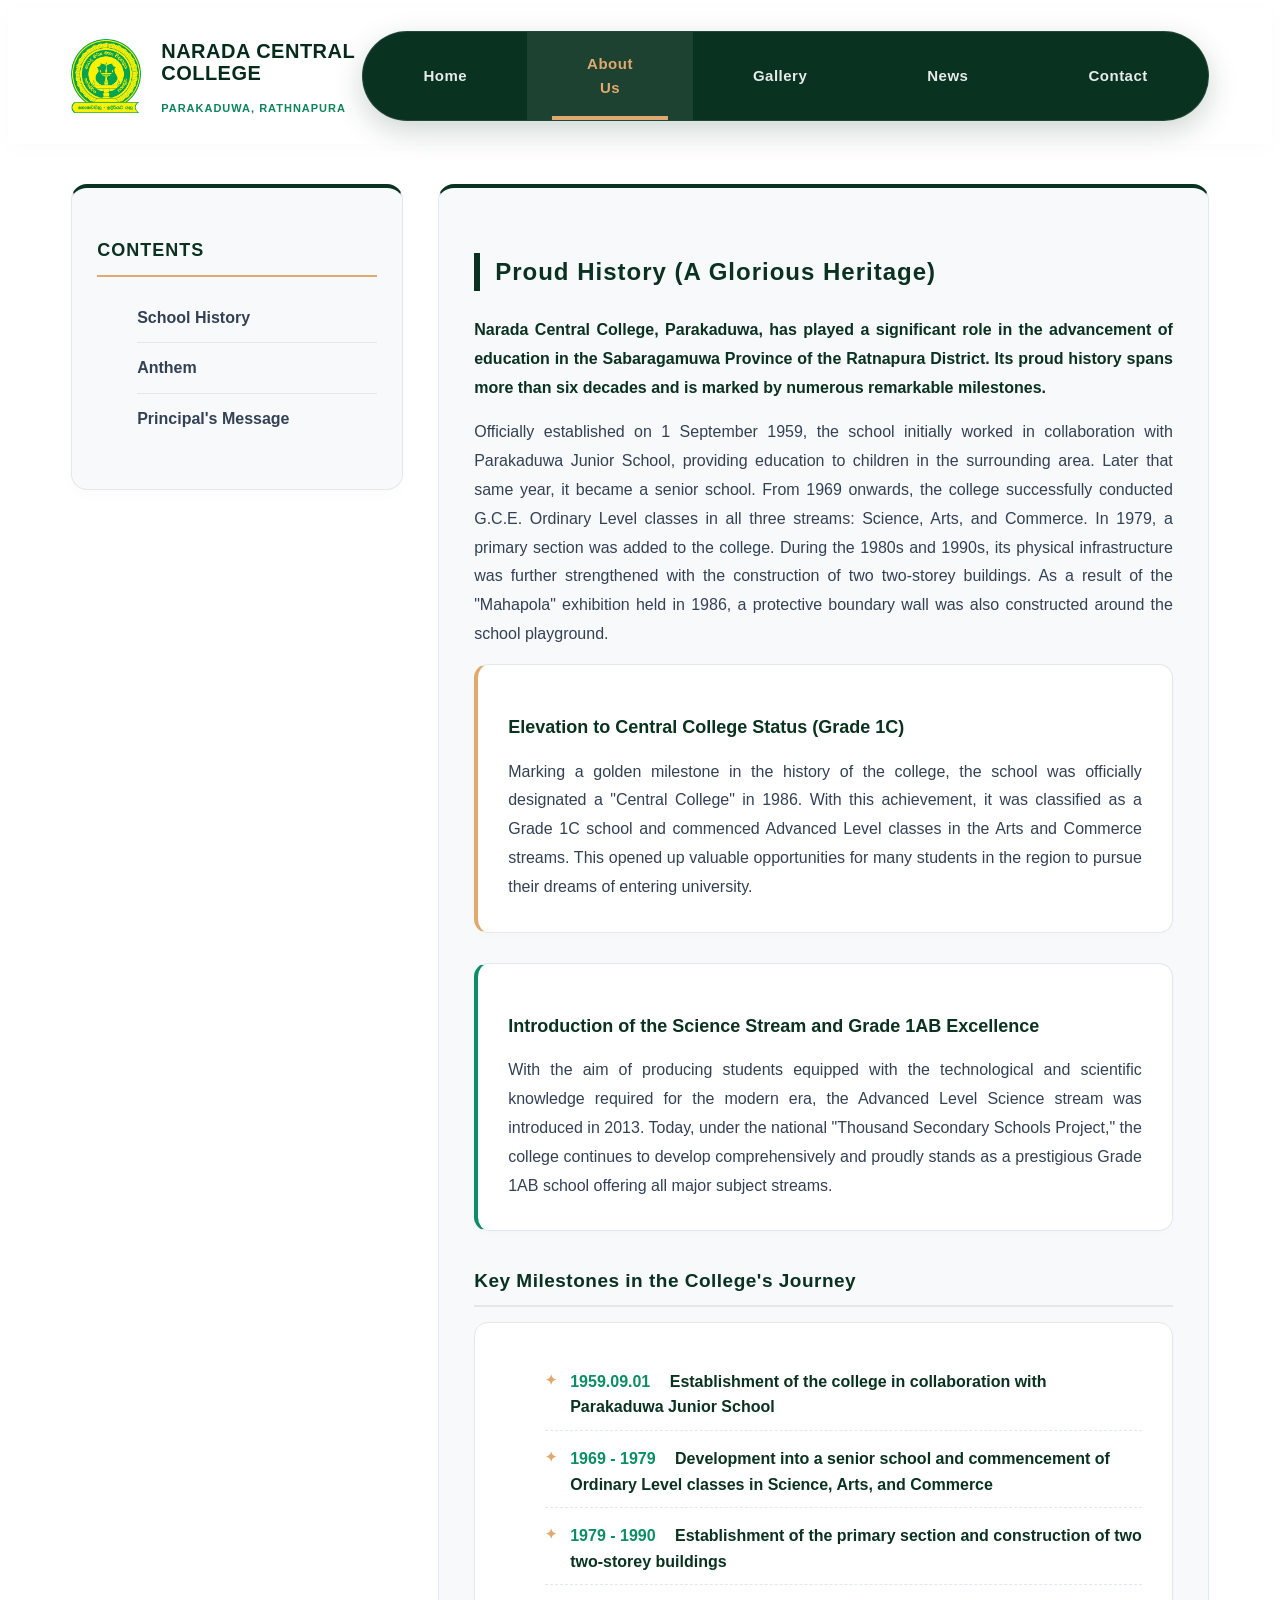
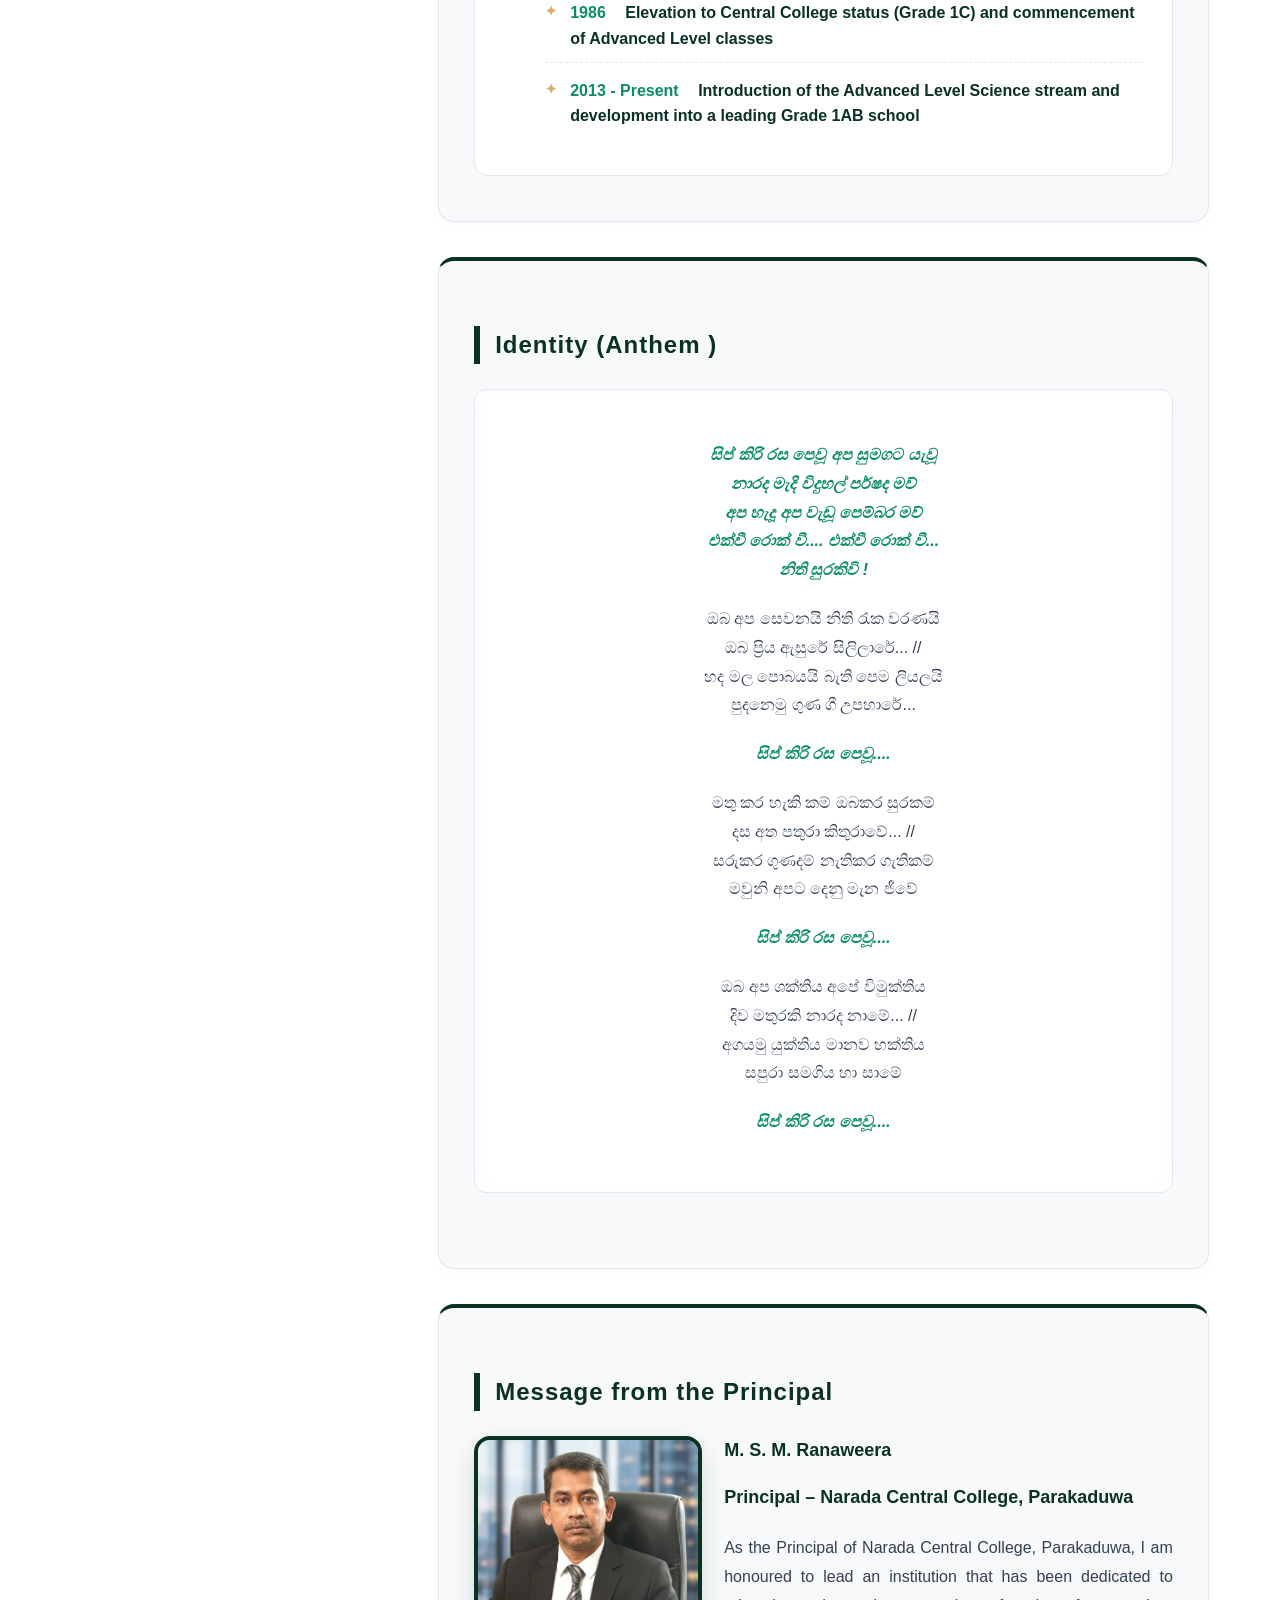
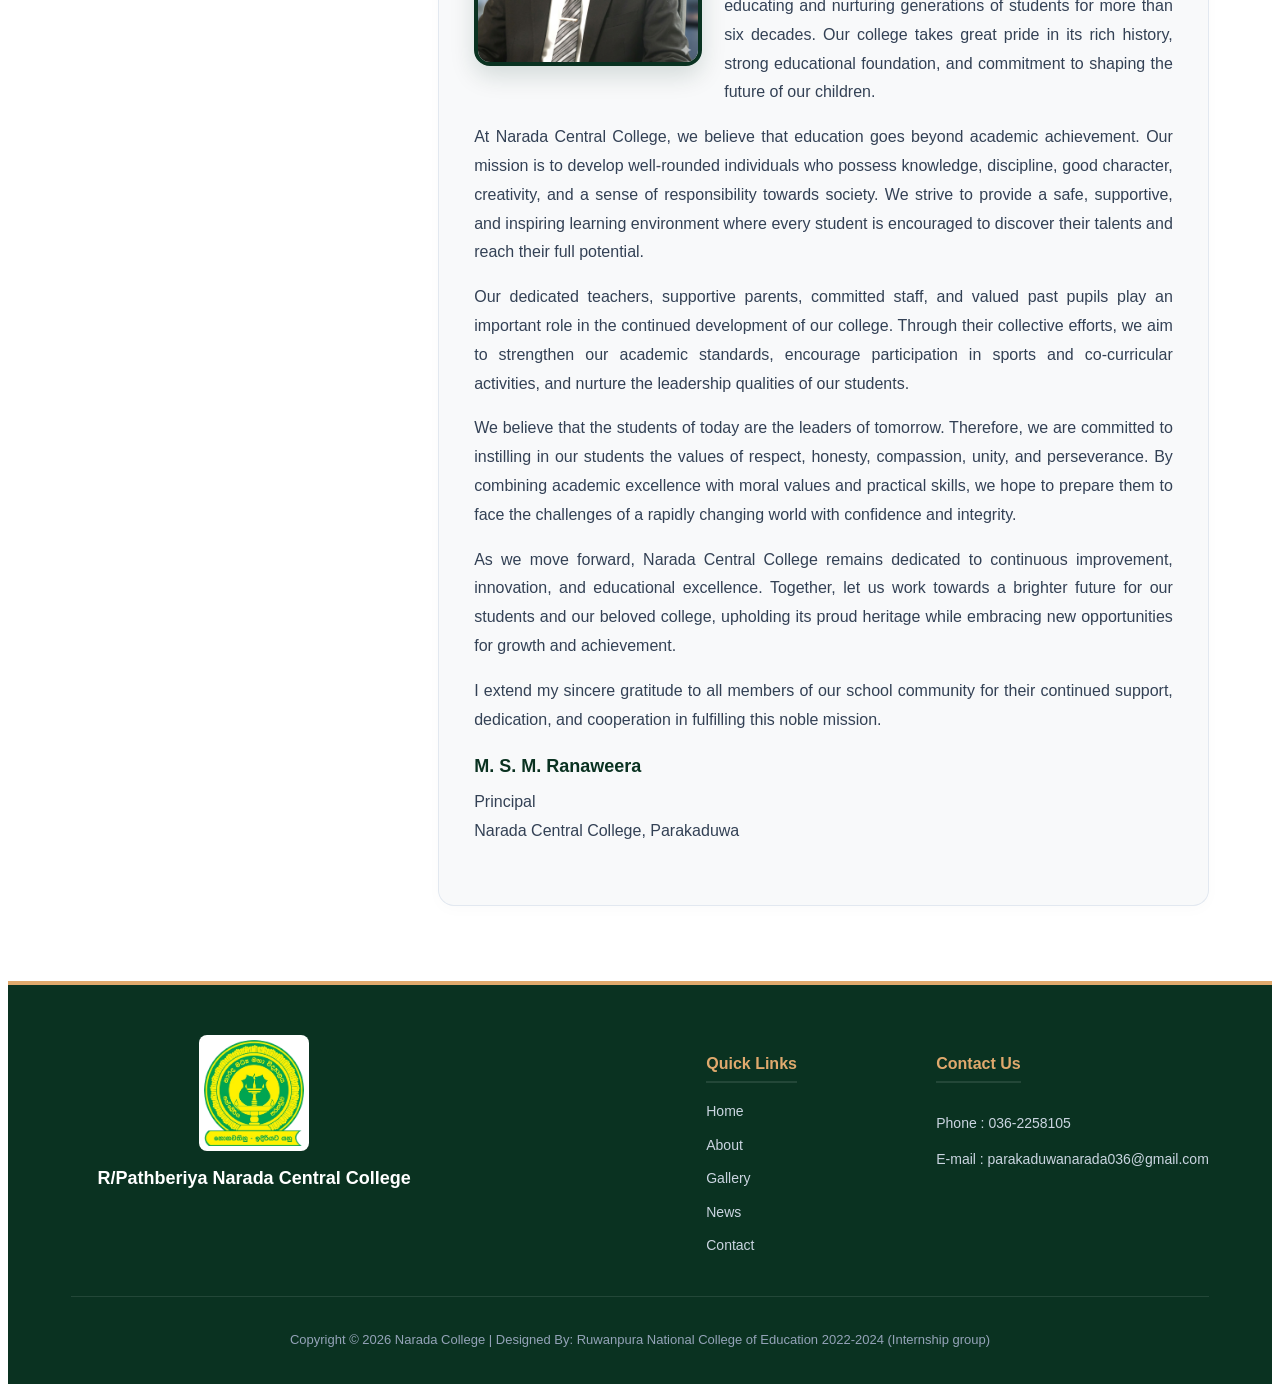
==== commit 623acb8e: "Update about us.html" ====
--- a/Narada Central College/about us.html
+++ b/Narada Central College/about us.html
@@ -126,7 +126,7 @@
 
 <div class="management-box" style="margin-bottom: 30px; background-color: #ffffff; border-left: 4px solid var(--accent);">
 
-    <h3 style="color: var(--primary); font-weight: bold; font-size: 18px; margin-bottom: 8px;">👑 Elevation to Central College Status (Grade 1C)</h3>
+    <h3 style="color: var(--primary); font-weight: bold; font-size: 18px; margin-bottom: 8px;"> Elevation to Central College Status (Grade 1C)</h3>
 
     <p style="text-align: justify; margin-bottom: 0;">
         Marking a golden milestone in the history of the college, the school was officially designated a "Central College" in 1986. With this achievement, it was classified as a Grade 1C school and commenced Advanced Level classes in the Arts and Commerce streams. This opened up valuable opportunities for many students in the region to pursue their dreams of entering university.
@@ -136,7 +136,7 @@
 
 <div class="management-box" style="background-color: #ffffff; border-left: 4px solid var(--primary-light); margin-bottom: 35px;">
 
-    <h3 style="color: var(--primary); font-weight: bold; font-size: 18px; margin-bottom: 8px;">🚀 Introduction of the Science Stream and Grade 1AB Excellence</h3>
+    <h3 style="color: var(--primary); font-weight: bold; font-size: 18px; margin-bottom: 8px;"> Introduction of the Science Stream and Grade 1AB Excellence</h3>
 
     <p style="text-align: justify; margin-bottom: 0;">
         With the aim of producing students equipped with the technological and scientific knowledge required for the modern era, the Advanced Level Science stream was introduced in 2013. Today, under the national "Thousand Secondary Schools Project," the college continues to develop comprehensively and proudly stands as a prestigious Grade 1AB school offering all major subject streams.
@@ -146,7 +146,7 @@
 
 <!-- History Timeline Layout -->
 
-<h3 style="color: var(--primary); font-size: 19px; margin: 35px 0 15px 0; font-weight: 700; letter-spacing: 0.5px; border-bottom: 2px solid #e2e8f0; padding-bottom: 8px;">📍 Key Milestones in the College's Journey</h3>
+<h3 style="color: var(--primary); font-size: 19px; margin: 35px 0 15px 0; font-weight: 700; letter-spacing: 0.5px; border-bottom: 2px solid #e2e8f0; padding-bottom: 8px;"> Key Milestones in the College's Journey</h3>
 
 <div class="management-box">
 
